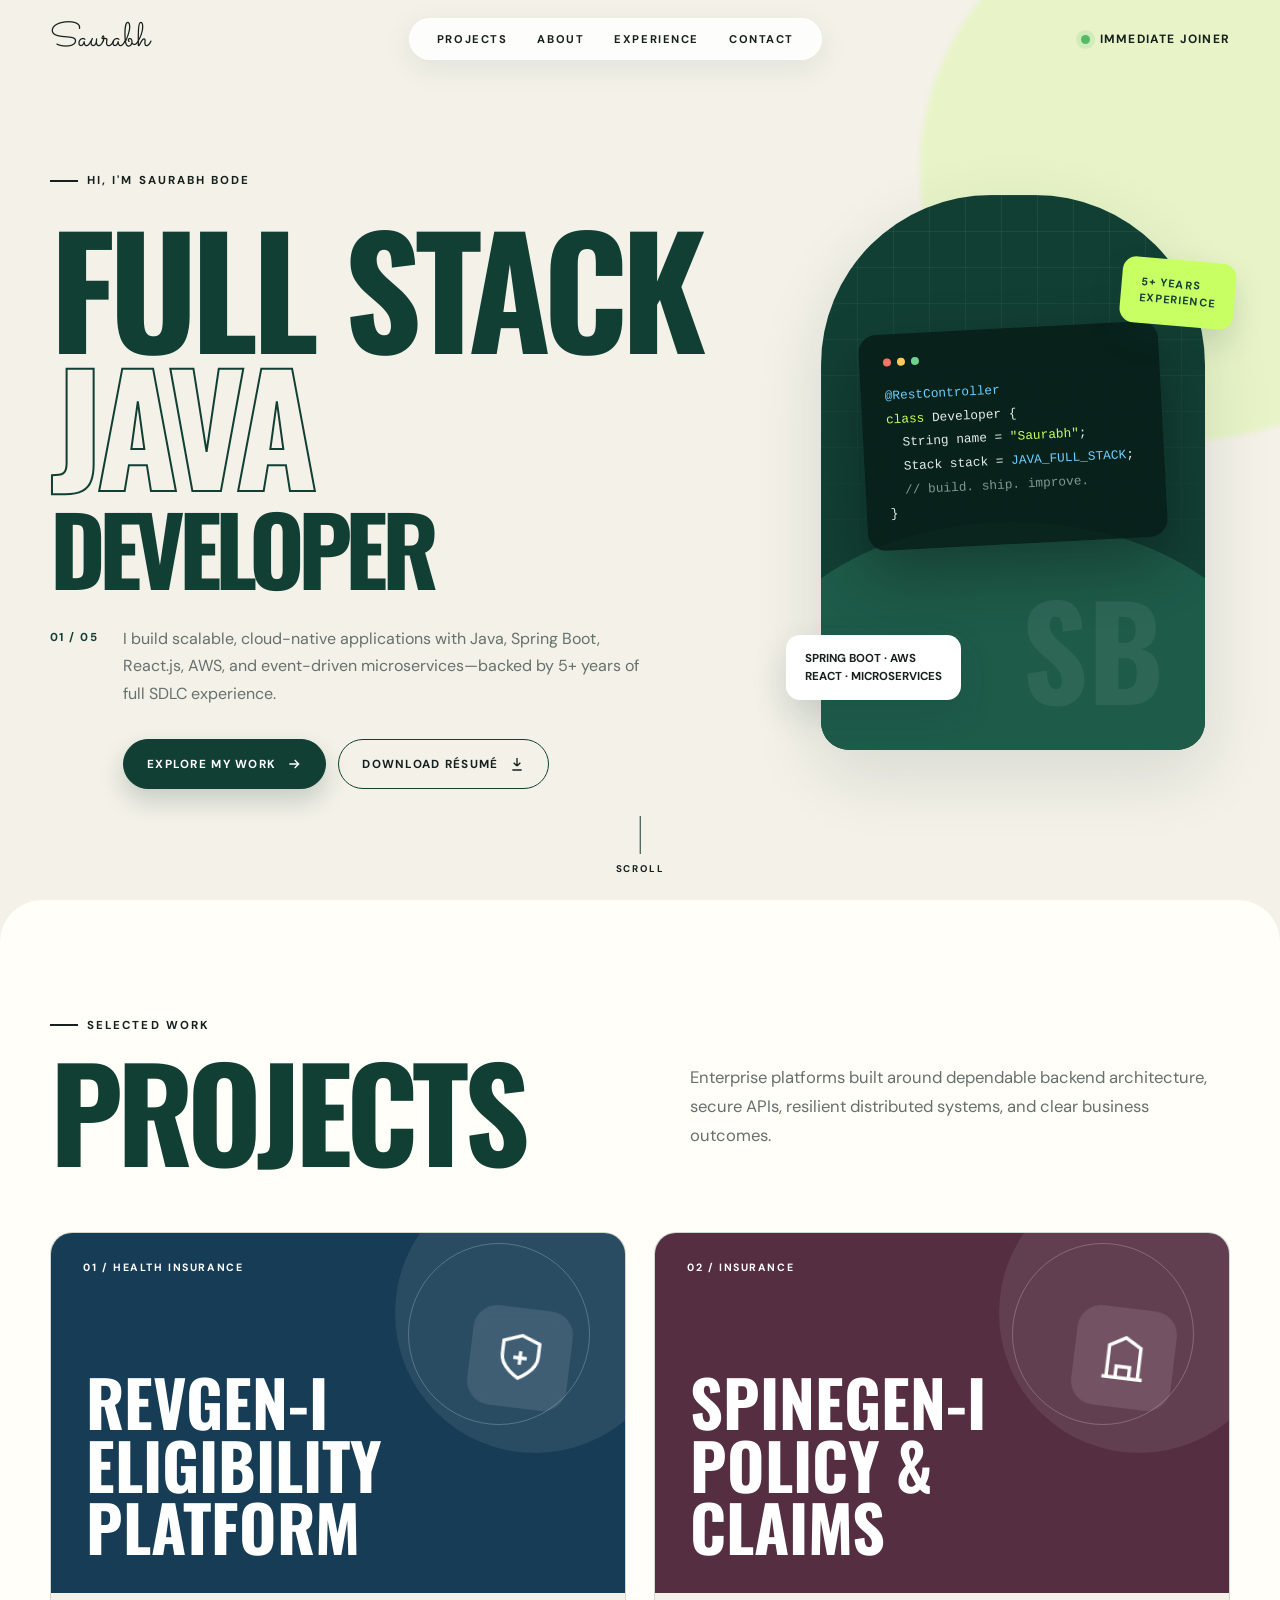
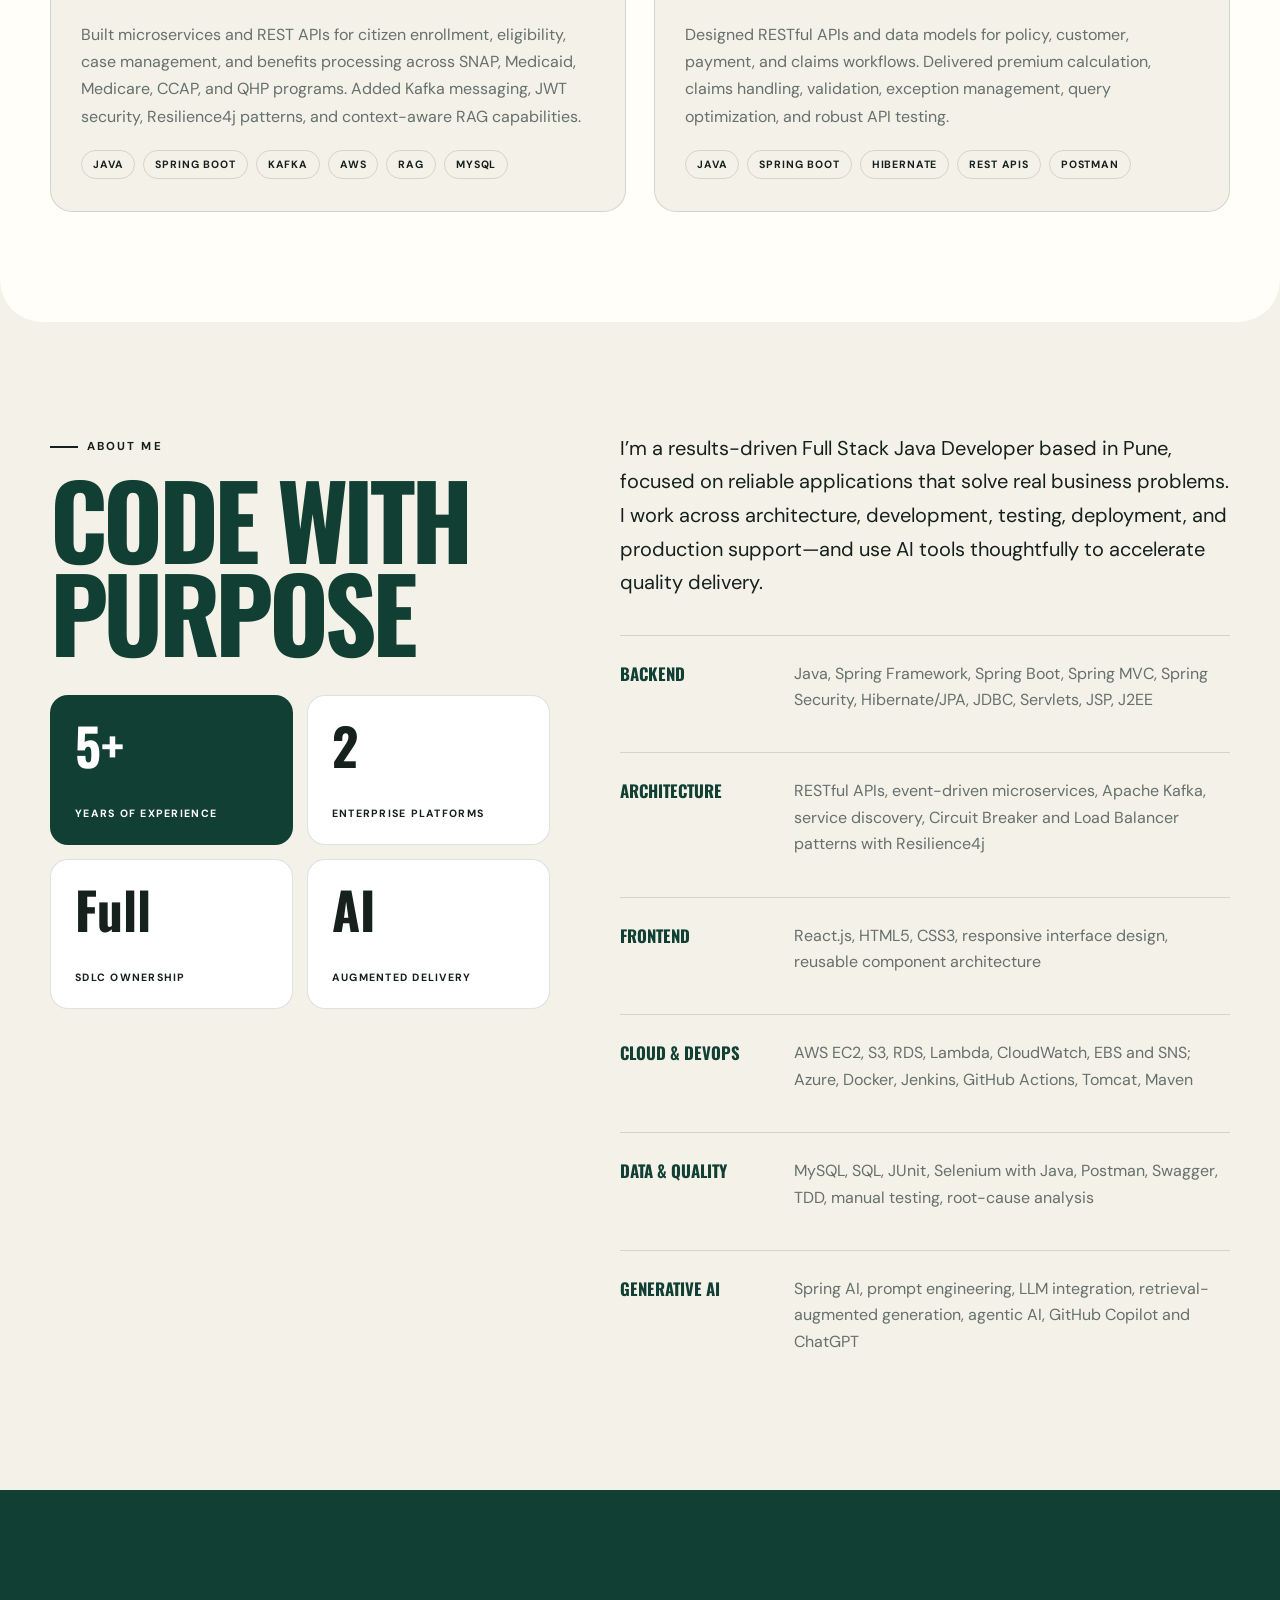
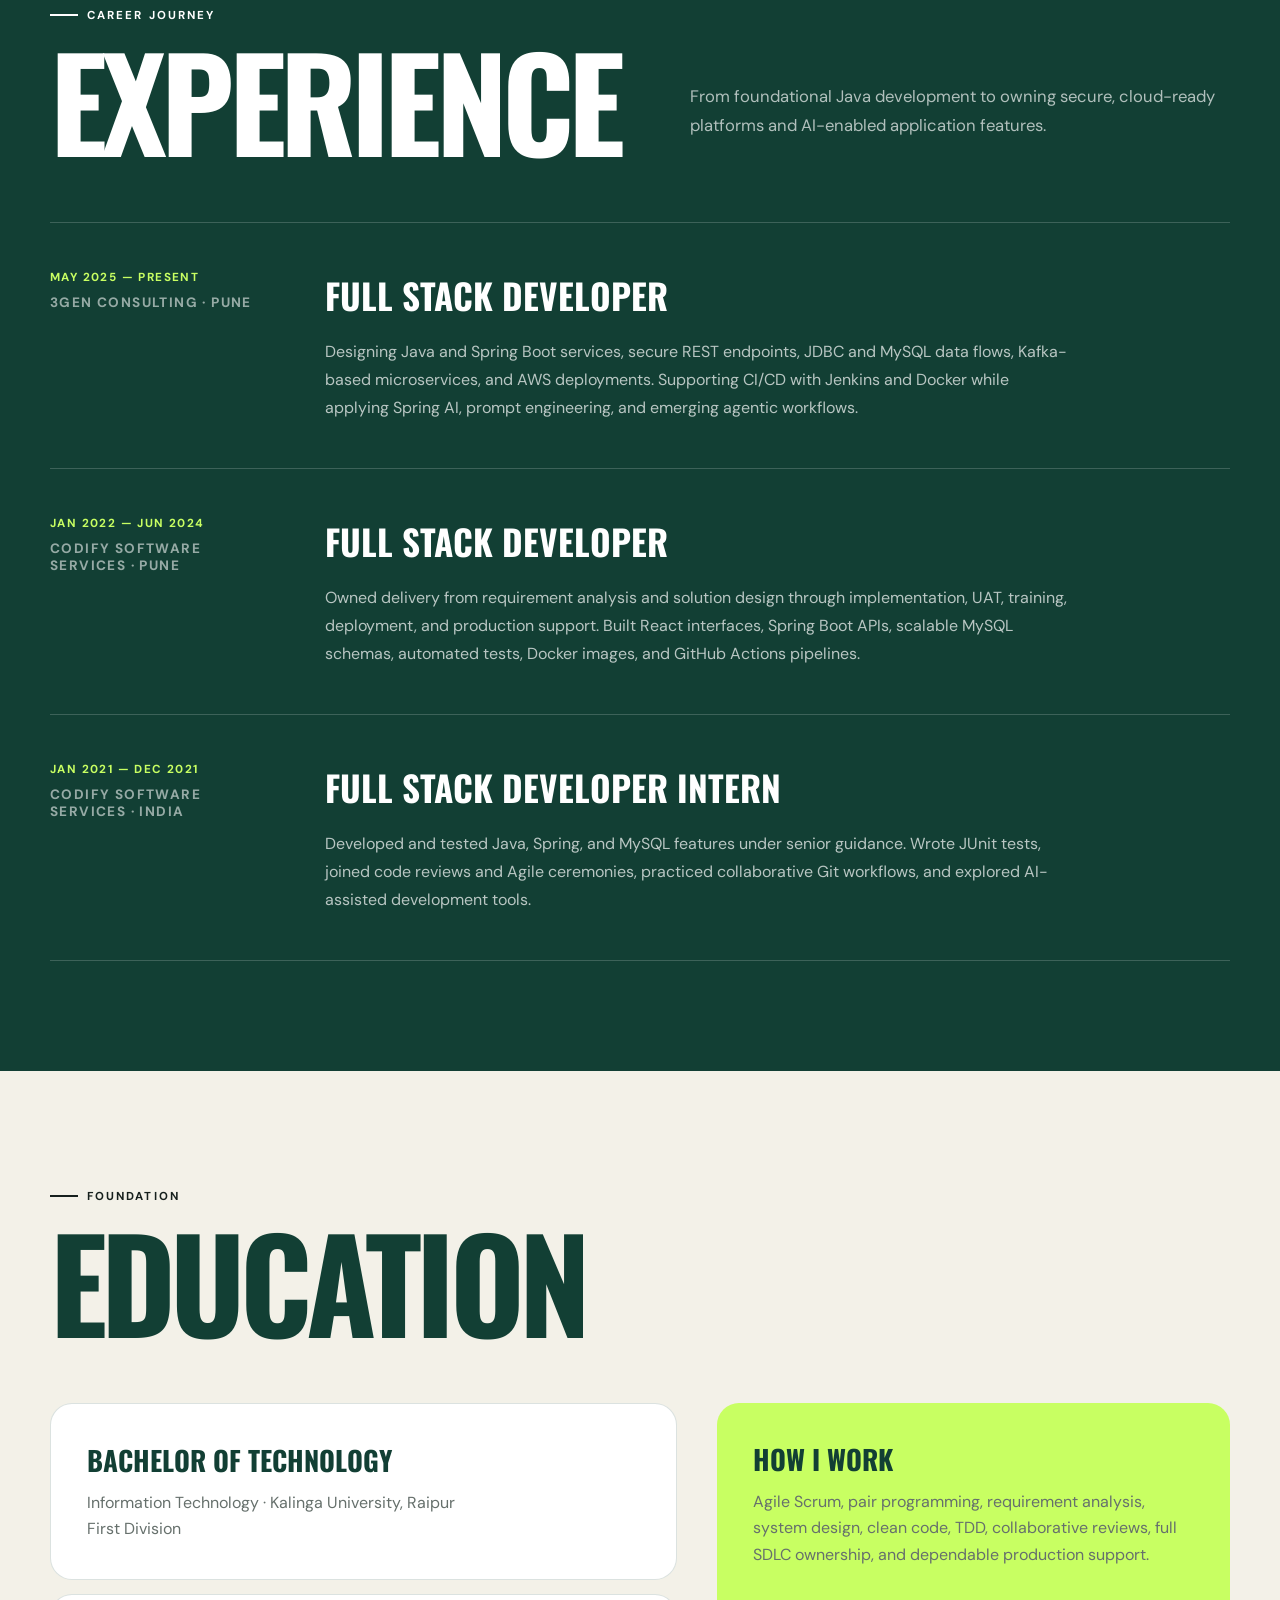
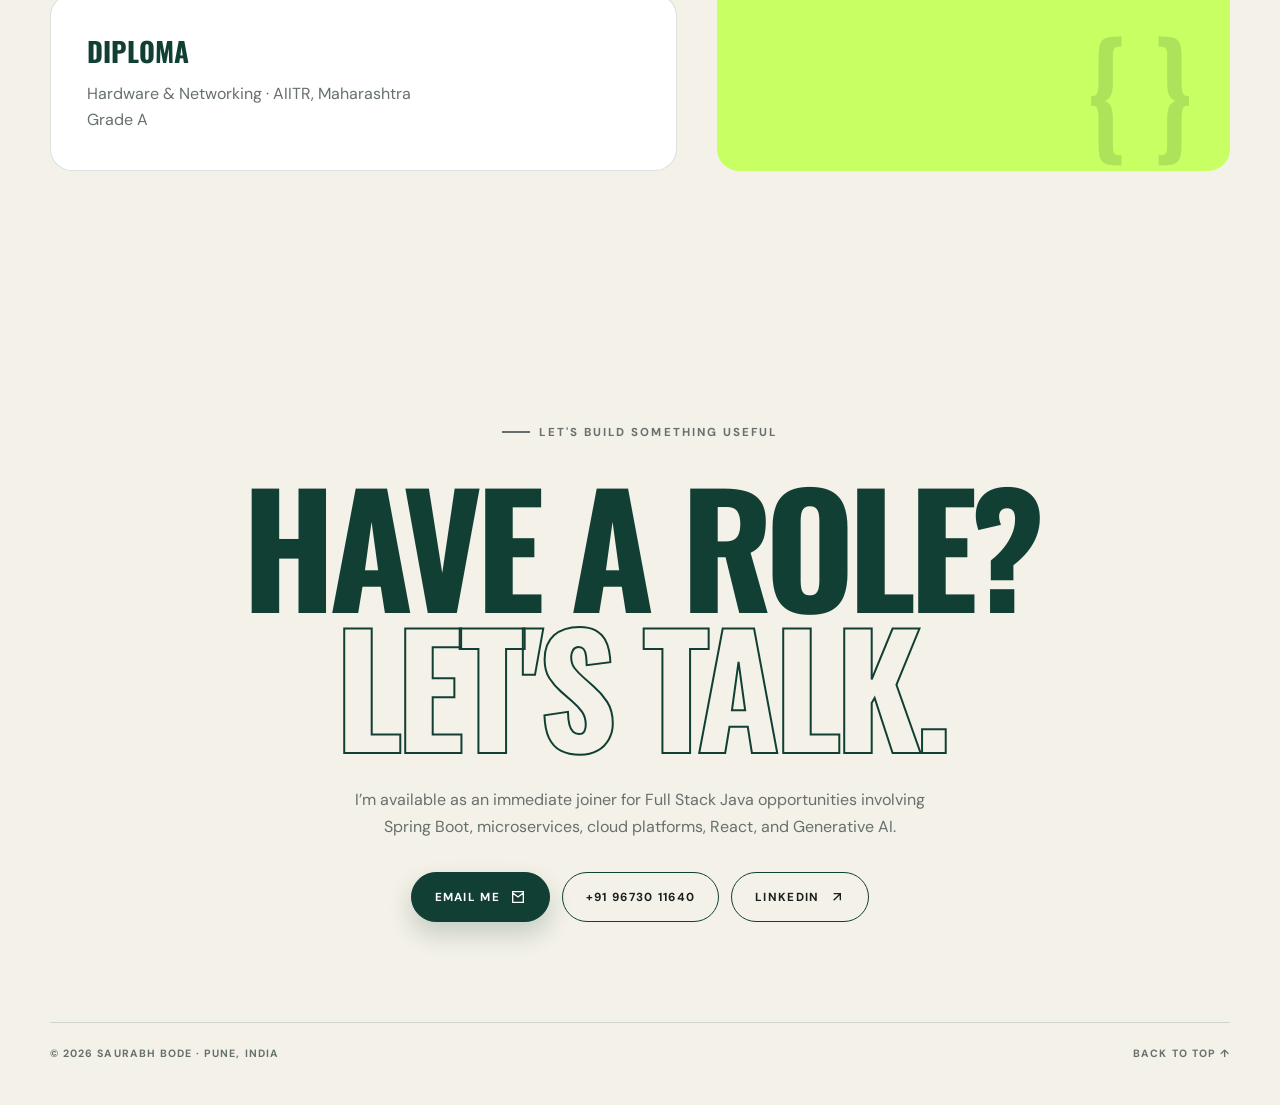
==== index.html @ d34522a5 "Add portfolio favicon" ====
<!DOCTYPE html>
<html lang="en">
<head>
  <meta charset="UTF-8">
  <meta name="viewport" content="width=device-width, initial-scale=1.0">
  <meta name="description" content="Portfolio of Saurabh Bode, a Full Stack Java Developer specializing in Spring Boot, microservices, AWS, React.js, and Generative AI.">
  <meta name="theme-color" content="#123f34">
  <link rel="icon" href="favicon.svg" type="image/svg+xml">
  <title>Saurabh Bode | Full Stack Java Developer</title>
  <link rel="preconnect" href="https://fonts.googleapis.com">
  <link rel="preconnect" href="https://fonts.gstatic.com" crossorigin>
  <link href="https://fonts.googleapis.com/css2?family=DM+Sans:wght@400;500;600;700&family=Oswald:wght@500;600;700&family=Sacramento&display=swap" rel="stylesheet">
  <style>
    :root {
      --ink: #16201d;
      --muted: #66706c;
      --green: #123f34;
      --green-2: #1e5b49;
      --lime: #c8ff62;
      --cream: #f3f1e8;
      --paper: #fffef8;
      --line: rgba(18, 63, 52, .15);
      --radius: 22px;
      --shadow: 0 24px 70px rgba(20, 48, 39, .12);
    }

    * { box-sizing: border-box; }
    html { scroll-behavior: smooth; }
    body {
      margin: 0;
      overflow-x: hidden;
      background: var(--cream);
      color: var(--ink);
      font-family: "DM Sans", system-ui, sans-serif;
    }
    body.menu-open { overflow: hidden; }
    ::selection { background: var(--green); color: white; }
    ::-webkit-scrollbar { width: 9px; }
    ::-webkit-scrollbar-track { background: var(--cream); }
    ::-webkit-scrollbar-thumb { background: var(--green); border-radius: 20px; }
    a { color: inherit; text-decoration: none; }
    button { font: inherit; }
    .wrap { width: min(1180px, calc(100% - 40px)); margin-inline: auto; }
    .eyebrow {
      display: inline-flex;
      align-items: center;
      gap: 9px;
      margin: 0 0 18px;
      font-size: .72rem;
      font-weight: 700;
      letter-spacing: .18em;
      text-transform: uppercase;
    }
    .eyebrow::before { content: ""; width: 28px; height: 2px; background: currentColor; }
    .display {
      margin: 0;
      font-family: "Oswald", Impact, sans-serif;
      font-weight: 700;
      line-height: .91;
      letter-spacing: -.045em;
      text-transform: uppercase;
    }
    .section { padding: 110px 0; }
    .section-title { font-size: clamp(4rem, 10vw, 8.7rem); color: var(--green); }
    .section-intro {
      max-width: 540px;
      color: var(--muted);
      font-size: 1.04rem;
      line-height: 1.75;
    }
    .reveal { opacity: 0; transform: translateY(24px); transition: opacity .7s ease, transform .7s ease; }
    .reveal.visible { opacity: 1; transform: none; }

    /* Navigation */
    .site-header {
      position: fixed;
      inset: 0 0 auto;
      z-index: 50;
      padding: 18px 0;
      transition: background .25s, box-shadow .25s;
    }
    .site-header.scrolled { background: rgba(243, 241, 232, .88); backdrop-filter: blur(16px); box-shadow: 0 1px 0 var(--line); }
    .nav { display: flex; align-items: center; justify-content: space-between; }
    .brand { font-family: "Sacramento", cursive; font-size: 2.15rem; line-height: 1; position: relative; z-index: 52; }
    .nav-links {
      display: flex;
      align-items: center;
      gap: 30px;
      padding: 13px 27px;
      background: rgba(255,255,255,.82);
      border: 1px solid rgba(255,255,255,.9);
      box-shadow: 0 8px 30px rgba(18,63,52,.08);
      border-radius: 999px;
    }
    .nav-links a { font-size: .7rem; font-weight: 700; letter-spacing: .14em; text-transform: uppercase; transition: color .2s; }
    .nav-links a:hover { color: var(--green-2); }
    .nav-cta { display: flex; align-items: center; gap: 10px; font-size: .75rem; font-weight: 700; text-transform: uppercase; letter-spacing: .1em; }
    .status-dot { width: 9px; height: 9px; border-radius: 50%; background: #54ba65; box-shadow: 0 0 0 5px rgba(84,186,101,.15); }
    .menu-btn { display: none; background: none; border: 0; padding: 8px; color: var(--ink); position: relative; z-index: 52; cursor: pointer; }
    .menu-btn span { display: block; width: 25px; height: 2px; margin: 5px; background: currentColor; transition: .25s; }

    /* Hero */
    .hero {
      min-height: 100vh;
      display: grid;
      align-items: center;
      padding: 135px 0 80px;
      position: relative;
      isolation: isolate;
    }
    .hero::before {
      content: "";
      position: absolute;
      width: 540px;
      height: 540px;
      border-radius: 50%;
      right: -180px;
      top: -100px;
      background: rgba(200,255,98,.23);
      filter: blur(2px);
      z-index: -1;
    }
    .hero-grid { display: grid; grid-template-columns: minmax(0, 1.2fr) minmax(330px, .8fr); gap: 70px; align-items: center; }
    .hero-kicker { margin-bottom: 30px; }
    .hero-title { font-size: clamp(5.3rem, 11.8vw, 10.3rem); color: var(--green); }
    .hero-title .outline { color: transparent; -webkit-text-stroke: 2px var(--green); }
    .hero-title .small-line { display: block; font-size: .63em; margin-top: .12em; }
    .hero-copy { display: grid; grid-template-columns: 55px minmax(0, 540px); gap: 18px; align-items: start; margin-top: 34px; }
    .hero-copy .number { color: var(--green); font-size: .72rem; font-weight: 700; letter-spacing: .13em; padding-top: 5px; }
    .hero-copy p { margin: 0; color: var(--muted); font-size: 1rem; line-height: 1.72; }
    .hero-actions { display: flex; flex-wrap: wrap; gap: 12px; margin-top: 32px; margin-left: 73px; }
    .button {
      display: inline-flex;
      justify-content: center;
      align-items: center;
      gap: 10px;
      min-height: 50px;
      padding: 0 23px;
      border: 1px solid var(--green);
      border-radius: 999px;
      font-size: .73rem;
      font-weight: 700;
      text-transform: uppercase;
      letter-spacing: .11em;
      transition: transform .2s, background .2s, color .2s;
    }
    .button:hover { transform: translateY(-3px); }
    .button.primary { background: var(--green); color: white; box-shadow: 0 12px 24px rgba(18,63,52,.2); }
    .button.primary:hover { background: var(--green-2); }
    .button svg { width: 16px; height: 16px; }

    .hero-visual { position: relative; min-height: 565px; }
    .portrait-card {
      position: absolute;
      inset: 0 25px 10px 35px;
      background: var(--green);
      border-radius: 170px 170px 28px 28px;
      overflow: hidden;
      box-shadow: var(--shadow);
    }
    .portrait-card::before {
      content: "";
      position: absolute;
      inset: auto -20% -27% -20%;
      height: 68%;
      border-radius: 50% 50% 0 0;
      background: var(--green-2);
    }
    .grid-lines {
      position: absolute;
      inset: 0;
      opacity: .13;
      background-image: linear-gradient(rgba(255,255,255,.5) 1px, transparent 1px), linear-gradient(90deg, rgba(255,255,255,.5) 1px, transparent 1px);
      background-size: 36px 36px;
      mask-image: linear-gradient(to bottom, black, transparent 80%);
    }
    .code-window {
      position: absolute;
      width: 78%;
      left: 11%;
      top: 24%;
      padding: 24px;
      border-radius: 18px;
      background: rgba(7, 29, 24, .88);
      box-shadow: 0 25px 60px rgba(0,0,0,.3);
      transform: rotate(-3deg);
      color: #e6eee9;
      font-family: ui-monospace, SFMono-Regular, Consolas, monospace;
      font-size: clamp(.68rem, 1vw, .82rem);
      line-height: 1.85;
    }
    .window-dots { display: flex; gap: 6px; margin-bottom: 18px; }
    .window-dots i { width: 8px; height: 8px; border-radius: 50%; background: #ff7169; }
    .window-dots i:nth-child(2) { background: #ffc85c; }
    .window-dots i:nth-child(3) { background: #6bd58d; }
    .code-green { color: var(--lime); }
    .code-blue { color: #6bd0ff; }
    .code-dim { color: #829991; }
    .initials {
      position: absolute;
      right: 11%;
      bottom: 7%;
      font-family: "Oswald", sans-serif;
      font-size: 8rem;
      line-height: 1;
      color: rgba(255,255,255,.07);
      font-weight: 700;
    }
    .floating-note {
      position: absolute;
      right: -5px;
      top: 65px;
      background: var(--lime);
      color: var(--green);
      padding: 17px 19px;
      border-radius: 14px;
      font-size: .68rem;
      line-height: 1.45;
      font-weight: 700;
      letter-spacing: .11em;
      text-transform: uppercase;
      transform: rotate(5deg);
      box-shadow: 0 14px 30px rgba(18,63,52,.15);
    }
    .floating-stack {
      position: absolute;
      left: 0;
      bottom: 60px;
      padding: 15px 19px;
      border-radius: 14px;
      background: white;
      box-shadow: 0 14px 35px rgba(18,63,52,.15);
      font-size: .72rem;
      font-weight: 700;
      line-height: 1.5;
    }
    .scroll-cue { position: absolute; bottom: 25px; left: 50%; transform: translateX(-50%); display: flex; flex-direction: column; align-items: center; gap: 8px; font-size: .61rem; text-transform: uppercase; letter-spacing: .18em; font-weight: 700; }
    .scroll-cue span { width: 1px; height: 38px; background: var(--green); animation: scroll 1.8s ease-in-out infinite; transform-origin: top; }
    @keyframes scroll { 0%,100% { transform: scaleY(.4); opacity: .4; } 50% { transform: scaleY(1); opacity: 1; } }

    /* Work */
    .projects { background: var(--paper); border-radius: 42px; }
    .section-head { display: flex; justify-content: space-between; gap: 40px; align-items: flex-end; margin-bottom: 65px; }
    .project-grid { display: grid; grid-template-columns: repeat(2, 1fr); gap: 28px; }
    .project-card { border-radius: var(--radius); overflow: hidden; background: var(--cream); border: 1px solid var(--line); transition: transform .3s, box-shadow .3s; }
    .project-card:hover { transform: translateY(-7px); box-shadow: var(--shadow); }
    .project-visual { min-height: 360px; position: relative; padding: 35px; display: flex; align-items: flex-end; overflow: hidden; }
    .project-card:first-child .project-visual { background: #173d56; color: white; }
    .project-card:last-child .project-visual { background: #552e42; color: white; }
    .project-visual::before, .project-visual::after { content: ""; position: absolute; border-radius: 50%; }
    .project-visual::before { width: 280px; height: 280px; background: rgba(255,255,255,.08); right: -50px; top: -60px; }
    .project-visual::after { width: 180px; height: 180px; border: 1px solid rgba(255,255,255,.23); right: 35px; top: 10px; }
    .project-number { position: absolute; top: 28px; left: 32px; font-size: .66rem; letter-spacing: .15em; font-weight: 700; text-transform: uppercase; }
    .project-icon { position: absolute; top: 75px; right: 55px; width: 100px; height: 100px; display: grid; place-items: center; border-radius: 24px; background: rgba(255,255,255,.1); backdrop-filter: blur(8px); transform: rotate(7deg); }
    .project-icon svg { width: 54px; height: 54px; }
    .project-visual h3 { margin: 0; max-width: 410px; font-family: "Oswald", sans-serif; font-size: clamp(2.8rem, 5vw, 4.7rem); line-height: .98; text-transform: uppercase; position: relative; z-index: 1; }
    .project-body { padding: 28px 30px 32px; }
    .project-body p { color: var(--muted); line-height: 1.7; margin: 0 0 20px; }
    .tags { display: flex; flex-wrap: wrap; gap: 8px; }
    .tag { padding: 7px 11px; border: 1px solid var(--line); border-radius: 999px; font-size: .66rem; font-weight: 700; text-transform: uppercase; letter-spacing: .08em; }

    /* About and skills */
    .about-grid { display: grid; grid-template-columns: .9fr 1.1fr; gap: 70px; align-items: start; }
    .about-sticky { position: sticky; top: 120px; }
    .about-title { font-size: clamp(4rem, 8vw, 7.5rem); }
    .metric-grid { display: grid; grid-template-columns: 1fr 1fr; gap: 14px; margin-top: 36px; }
    .metric { min-height: 150px; padding: 24px; border-radius: 18px; background: white; display: flex; flex-direction: column; justify-content: space-between; border: 1px solid var(--line); }
    .metric.accent { background: var(--green); color: white; }
    .metric strong { font-family: "Oswald", sans-serif; font-size: 3.2rem; line-height: 1; }
    .metric span { font-size: .66rem; font-weight: 700; text-transform: uppercase; letter-spacing: .12em; }
    .about-copy { font-size: 1.25rem; line-height: 1.68; margin: 0 0 35px; }
    .skills { display: grid; gap: 14px; }
    .skill-row { padding: 25px 0; border-top: 1px solid var(--line); display: grid; grid-template-columns: 150px 1fr; gap: 24px; }
    .skill-row h3 { margin: 0; font-family: "Oswald", sans-serif; text-transform: uppercase; font-size: 1.05rem; color: var(--green); }
    .skill-row p { margin: 0; color: var(--muted); line-height: 1.65; }

    /* Experience */
    .experience { background: var(--green); color: white; }
    .experience .section-title { color: white; }
    .experience .section-intro { color: rgba(255,255,255,.67); }
    .timeline { margin-top: 65px; border-top: 1px solid rgba(255,255,255,.18); }
    .job { display: grid; grid-template-columns: 220px 1fr; gap: 55px; padding: 46px 0; border-bottom: 1px solid rgba(255,255,255,.18); }
    .job-date { font-size: .73rem; font-weight: 700; letter-spacing: .12em; text-transform: uppercase; color: var(--lime); }
    .job-company { display: block; margin-top: 9px; color: rgba(255,255,255,.56); font-size: .85rem; }
    .job h3 { margin: 0 0 17px; font-family: "Oswald", sans-serif; text-transform: uppercase; font-size: 2.2rem; }
    .job p { margin: 0; color: rgba(255,255,255,.7); line-height: 1.75; max-width: 750px; }

    /* Education */
    .education-grid { display: grid; grid-template-columns: 1.1fr .9fr; gap: 40px; }
    .education-card, .method-card { background: white; border: 1px solid var(--line); border-radius: var(--radius); padding: 36px; }
    .education-card h3, .method-card h3 { margin: 0 0 10px; font-family: "Oswald", sans-serif; font-size: 1.7rem; text-transform: uppercase; color: var(--green); }
    .education-card p, .method-card p { color: var(--muted); line-height: 1.65; margin: 0; }
    .education-card + .education-card { margin-top: 14px; }
    .method-card { background: var(--lime); border: 0; display: flex; min-height: 100%; flex-direction: column; justify-content: space-between; }
    .method-card .big-mark { font-family: "Oswald", sans-serif; font-size: 8rem; line-height: .8; color: rgba(18,63,52,.15); text-align: right; }

    /* Contact */
    .contact { text-align: center; padding-bottom: 45px; }
    .contact-title { font-size: clamp(4.5rem, 12vw, 10.5rem); max-width: 1000px; margin-inline: auto; }
    .contact-title span { color: transparent; -webkit-text-stroke: 2px var(--green); }
    .contact p { max-width: 600px; margin: 32px auto; color: var(--muted); line-height: 1.7; }
    .contact-links { display: flex; flex-wrap: wrap; justify-content: center; gap: 12px; }
    .footer-line { display: flex; justify-content: space-between; gap: 25px; align-items: center; margin-top: 100px; padding-top: 24px; border-top: 1px solid var(--line); font-size: .66rem; font-weight: 700; letter-spacing: .1em; text-transform: uppercase; color: var(--muted); }
    .back-top { transition: color .2s; }
    .back-top:hover { color: var(--green); }

    @media (max-width: 900px) {
      .nav-links, .nav-cta { display: none; }
      .menu-btn { display: block; }
      .nav-links.open { display: flex; position: fixed; inset: 0; z-index: 51; border: 0; border-radius: 0; background: var(--cream); flex-direction: column; justify-content: center; gap: 30px; }
      .nav-links.open a { font-family: "Oswald", sans-serif; font-size: 2.5rem; }
      .menu-btn.open span:first-child { transform: translateY(7px) rotate(45deg); }
      .menu-btn.open span:nth-child(2) { opacity: 0; }
      .menu-btn.open span:last-child { transform: translateY(-7px) rotate(-45deg); }
      .hero-grid, .about-grid, .education-grid { grid-template-columns: 1fr; }
      .hero-grid { gap: 50px; }
      .hero { padding-top: 120px; }
      .hero-visual { min-height: 520px; max-width: 520px; width: 100%; margin-inline: auto; }
      .hero-title { font-size: clamp(5rem, 17vw, 8.5rem); }
      .about-sticky { position: static; }
      .section-head { align-items: flex-start; flex-direction: column; }
      .project-grid { grid-template-columns: 1fr; }
      .job { grid-template-columns: 160px 1fr; gap: 35px; }
    }

    @media (max-width: 600px) {
      .wrap { width: min(100% - 28px, 1180px); }
      .section { padding: 80px 0; }
      .hero { min-height: auto; padding-bottom: 90px; }
      .hero-copy { grid-template-columns: 1fr; gap: 8px; }
      .hero-actions { margin-left: 0; }
      .hero-visual { min-height: 450px; }
      .portrait-card { inset: 0 8px 0 14px; border-radius: 120px 120px 24px 24px; }
      .floating-note { right: -3px; top: 45px; }
      .floating-stack { left: -2px; bottom: 35px; }
      .code-window { width: 84%; left: 8%; padding: 18px; }
      .scroll-cue { display: none; }
      .projects { border-radius: 28px; }
      .project-visual { min-height: 310px; padding: 25px; }
      .project-icon { width: 75px; height: 75px; right: 28px; }
      .project-icon svg { width: 38px; }
      .project-body { padding: 24px; }
      .metric-grid { grid-template-columns: 1fr 1fr; }
      .skill-row { grid-template-columns: 1fr; gap: 9px; }
      .job { grid-template-columns: 1fr; gap: 16px; }
      .footer-line { flex-direction: column; }
      .contact-title span, .hero-title .outline { -webkit-text-stroke-width: 1.3px; }
    }

    @media (prefers-reduced-motion: reduce) {
      html { scroll-behavior: auto; }
      *, *::before, *::after { animation-duration: .01ms !important; animation-iteration-count: 1 !important; transition-duration: .01ms !important; }
      .reveal { opacity: 1; transform: none; }
    }
  </style>
</head>
<body>
  <header class="site-header" id="header">
    <nav class="nav wrap" aria-label="Main navigation">
      <a href="#top" class="brand" aria-label="Saurabh Bode home">Saurabh</a>
      <div class="nav-links" id="nav-links">
        <a href="#work">Projects</a>
        <a href="#about">About</a>
        <a href="#experience">Experience</a>
        <a href="#contact">Contact</a>
      </div>
      <div class="nav-cta"><span class="status-dot"></span> Immediate joiner</div>
      <button class="menu-btn" id="menu-btn" aria-label="Open menu" aria-expanded="false">
        <span></span><span></span><span></span>
      </button>
    </nav>
  </header>

  <main id="top">
    <section class="hero">
      <div class="wrap hero-grid">
        <div>
          <p class="eyebrow hero-kicker">Hi, I'm Saurabh Bode</p>
          <h1 class="display hero-title">Full Stack<br><span class="outline">Java</span><span class="small-line">Developer</span></h1>
          <div class="hero-copy">
            <span class="number">01 / 05</span>
            <p>I build scalable, cloud-native applications with Java, Spring Boot, React.js, AWS, and event-driven microservices—backed by 5+ years of full SDLC experience.</p>
          </div>
          <div class="hero-actions">
            <a class="button primary" href="#work">Explore my work
              <svg viewBox="0 0 24 24" fill="none" stroke="currentColor" stroke-width="2"><path d="M5 12h14M13 6l6 6-6 6"/></svg>
            </a>
            <a class="button" href="Saurabh_Bode_Resume.docx" download>Download résumé
              <svg viewBox="0 0 24 24" fill="none" stroke="currentColor" stroke-width="2"><path d="M12 3v12m0 0 5-5m-5 5-5-5M5 21h14"/></svg>
            </a>
          </div>
        </div>

        <div class="hero-visual" aria-label="Developer code illustration">
          <div class="portrait-card">
            <div class="grid-lines"></div>
            <div class="code-window">
              <div class="window-dots"><i></i><i></i><i></i></div>
              <div><span class="code-blue">@RestController</span></div>
              <div><span class="code-green">class</span> Developer {</div>
              <div>&nbsp;&nbsp;String name = <span class="code-green">"Saurabh"</span>;</div>
              <div>&nbsp;&nbsp;Stack stack = <span class="code-blue">JAVA_FULL_STACK</span>;</div>
              <div>&nbsp;&nbsp;<span class="code-dim">// build. ship. improve.</span></div>
              <div>}</div>
            </div>
            <div class="initials">SB</div>
          </div>
          <div class="floating-note">5+ years<br>experience</div>
          <div class="floating-stack">SPRING BOOT · AWS<br>REACT · MICROSERVICES</div>
        </div>
      </div>
      <a class="scroll-cue" href="#work"><span></span>Scroll</a>
    </section>

    <section class="section projects" id="work">
      <div class="wrap">
        <div class="section-head reveal">
          <div>
            <p class="eyebrow">Selected work</p>
            <h2 class="display section-title">Projects</h2>
          </div>
          <p class="section-intro">Enterprise platforms built around dependable backend architecture, secure APIs, resilient distributed systems, and clear business outcomes.</p>
        </div>

        <div class="project-grid">
          <article class="project-card reveal">
            <div class="project-visual">
              <span class="project-number">01 / Health Insurance</span>
              <div class="project-icon" aria-hidden="true">
                <svg viewBox="0 0 24 24" fill="none" stroke="currentColor" stroke-width="1.5"><path d="M12 21s8-4 8-10V5l-8-3-8 3v6c0 6 8 10 8 10Z"/><path d="M9 12h6M12 9v6"/></svg>
              </div>
              <h3>RevGen-i<br>Eligibility Platform</h3>
            </div>
            <div class="project-body">
              <p>Built microservices and REST APIs for citizen enrollment, eligibility, case management, and benefits processing across SNAP, Medicaid, Medicare, CCAP, and QHP programs. Added Kafka messaging, JWT security, Resilience4j patterns, and context-aware RAG capabilities.</p>
              <div class="tags"><span class="tag">Java</span><span class="tag">Spring Boot</span><span class="tag">Kafka</span><span class="tag">AWS</span><span class="tag">RAG</span><span class="tag">MySQL</span></div>
            </div>
          </article>

          <article class="project-card reveal">
            <div class="project-visual">
              <span class="project-number">02 / Insurance</span>
              <div class="project-icon" aria-hidden="true">
                <svg viewBox="0 0 24 24" fill="none" stroke="currentColor" stroke-width="1.5"><path d="M3 21h18M5 21V7l7-4 7 4v14M9 21v-5h6v5M8 10h.01M12 10h.01M16 10h.01"/></svg>
              </div>
              <h3>SpineGen-i<br>Policy & Claims</h3>
            </div>
            <div class="project-body">
              <p>Designed RESTful APIs and data models for policy, customer, payment, and claims workflows. Delivered premium calculation, claims handling, validation, exception management, query optimization, and robust API testing.</p>
              <div class="tags"><span class="tag">Java</span><span class="tag">Spring Boot</span><span class="tag">Hibernate</span><span class="tag">REST APIs</span><span class="tag">Postman</span></div>
            </div>
          </article>
        </div>
      </div>
    </section>

    <section class="section" id="about">
      <div class="wrap about-grid">
        <div class="about-sticky reveal">
          <p class="eyebrow">About me</p>
          <h2 class="display section-title about-title">Code with<br>purpose</h2>
          <div class="metric-grid">
            <div class="metric accent"><strong>5+</strong><span>Years of experience</span></div>
            <div class="metric"><strong>2</strong><span>Enterprise platforms</span></div>
            <div class="metric"><strong>Full</strong><span>SDLC ownership</span></div>
            <div class="metric"><strong>AI</strong><span>Augmented delivery</span></div>
          </div>
        </div>

        <div class="reveal">
          <p class="about-copy">I’m a results-driven Full Stack Java Developer based in Pune, focused on reliable applications that solve real business problems. I work across architecture, development, testing, deployment, and production support—and use AI tools thoughtfully to accelerate quality delivery.</p>
          <div class="skills">
            <div class="skill-row"><h3>Backend</h3><p>Java, Spring Framework, Spring Boot, Spring MVC, Spring Security, Hibernate/JPA, JDBC, Servlets, JSP, J2EE</p></div>
            <div class="skill-row"><h3>Architecture</h3><p>RESTful APIs, event-driven microservices, Apache Kafka, service discovery, Circuit Breaker and Load Balancer patterns with Resilience4j</p></div>
            <div class="skill-row"><h3>Frontend</h3><p>React.js, HTML5, CSS3, responsive interface design, reusable component architecture</p></div>
            <div class="skill-row"><h3>Cloud & DevOps</h3><p>AWS EC2, S3, RDS, Lambda, CloudWatch, EBS and SNS; Azure, Docker, Jenkins, GitHub Actions, Tomcat, Maven</p></div>
            <div class="skill-row"><h3>Data & Quality</h3><p>MySQL, SQL, JUnit, Selenium with Java, Postman, Swagger, TDD, manual testing, root-cause analysis</p></div>
            <div class="skill-row"><h3>Generative AI</h3><p>Spring AI, prompt engineering, LLM integration, retrieval-augmented generation, agentic AI, GitHub Copilot and ChatGPT</p></div>
          </div>
        </div>
      </div>
    </section>

    <section class="section experience" id="experience">
      <div class="wrap">
        <div class="section-head reveal">
          <div>
            <p class="eyebrow">Career journey</p>
            <h2 class="display section-title">Experience</h2>
          </div>
          <p class="section-intro">From foundational Java development to owning secure, cloud-ready platforms and AI-enabled application features.</p>
        </div>

        <div class="timeline">
          <article class="job reveal">
            <div class="job-date">May 2025 — Present<span class="job-company">3Gen Consulting · Pune</span></div>
            <div><h3>Full Stack Developer</h3><p>Designing Java and Spring Boot services, secure REST endpoints, JDBC and MySQL data flows, Kafka-based microservices, and AWS deployments. Supporting CI/CD with Jenkins and Docker while applying Spring AI, prompt engineering, and emerging agentic workflows.</p></div>
          </article>
          <article class="job reveal">
            <div class="job-date">Jan 2022 — Jun 2024<span class="job-company">Codify Software Services · Pune</span></div>
            <div><h3>Full Stack Developer</h3><p>Owned delivery from requirement analysis and solution design through implementation, UAT, training, deployment, and production support. Built React interfaces, Spring Boot APIs, scalable MySQL schemas, automated tests, Docker images, and GitHub Actions pipelines.</p></div>
          </article>
          <article class="job reveal">
            <div class="job-date">Jan 2021 — Dec 2021<span class="job-company">Codify Software Services · India</span></div>
            <div><h3>Full Stack Developer Intern</h3><p>Developed and tested Java, Spring, and MySQL features under senior guidance. Wrote JUnit tests, joined code reviews and Agile ceremonies, practiced collaborative Git workflows, and explored AI-assisted development tools.</p></div>
          </article>
        </div>
      </div>
    </section>

    <section class="section" id="education">
      <div class="wrap">
        <div class="section-head reveal">
          <div><p class="eyebrow">Foundation</p><h2 class="display section-title">Education</h2></div>
        </div>
        <div class="education-grid">
          <div class="reveal">
            <article class="education-card"><h3>Bachelor of Technology</h3><p>Information Technology · Kalinga University, Raipur<br>First Division</p></article>
            <article class="education-card"><h3>Diploma</h3><p>Hardware & Networking · AIITR, Maharashtra<br>Grade A</p></article>
          </div>
          <article class="method-card reveal">
            <div><h3>How I work</h3><p>Agile Scrum, pair programming, requirement analysis, system design, clean code, TDD, collaborative reviews, full SDLC ownership, and dependable production support.</p></div>
            <div class="big-mark">{ }</div>
          </article>
        </div>
      </div>
    </section>

    <section class="section contact" id="contact">
      <div class="wrap reveal">
        <p class="eyebrow">Let's build something useful</p>
        <h2 class="display section-title contact-title">Have a role?<br><span>Let's talk.</span></h2>
        <p>I’m available as an immediate joiner for Full Stack Java opportunities involving Spring Boot, microservices, cloud platforms, React, and Generative AI.</p>
        <div class="contact-links">
          <a class="button primary" href="mailto:saurabhbode222.sb@gmail.com">Email me
            <svg viewBox="0 0 24 24" fill="none" stroke="currentColor" stroke-width="2"><path d="M4 4h16v16H4zM4 6l8 6 8-6"/></svg>
          </a>
          <a class="button" href="tel:+919673011640">+91 96730 11640</a>
          <a class="button" href="https://www.linkedin.com/in/saurabhbode" target="_blank" rel="noopener noreferrer">LinkedIn
            <svg viewBox="0 0 24 24" fill="none" stroke="currentColor" stroke-width="2"><path d="M7 17 17 7M7 7h10v10"/></svg>
          </a>
        </div>
        <div class="footer-line">
          <span>© <span id="year"></span> Saurabh Bode · Pune, India</span>
          <a class="back-top" href="#top">Back to top ↑</a>
        </div>
      </div>
    </section>
  </main>

  <script>
    const header = document.getElementById('header');
    const menuButton = document.getElementById('menu-btn');
    const navLinks = document.getElementById('nav-links');
    const reducedMotion = window.matchMedia('(prefers-reduced-motion: reduce)').matches;

    const updateHeader = () => header.classList.toggle('scrolled', window.scrollY > 24);
    updateHeader();
    window.addEventListener('scroll', updateHeader, { passive: true });

    function closeMenu() {
      menuButton.classList.remove('open');
      navLinks.classList.remove('open');
      document.body.classList.remove('menu-open');
      menuButton.setAttribute('aria-expanded', 'false');
      menuButton.setAttribute('aria-label', 'Open menu');
    }

    menuButton.addEventListener('click', () => {
      const isOpen = navLinks.classList.toggle('open');
      menuButton.classList.toggle('open', isOpen);
      document.body.classList.toggle('menu-open', isOpen);
      menuButton.setAttribute('aria-expanded', String(isOpen));
      menuButton.setAttribute('aria-label', isOpen ? 'Close menu' : 'Open menu');
    });
    navLinks.querySelectorAll('a').forEach(link => link.addEventListener('click', closeMenu));

    if (!reducedMotion && 'IntersectionObserver' in window) {
      const observer = new IntersectionObserver(entries => {
        entries.forEach(entry => {
          if (entry.isIntersecting) {
            entry.target.classList.add('visible');
            observer.unobserve(entry.target);
          }
        });
      }, { threshold: .12 });
      document.querySelectorAll('.reveal').forEach(element => observer.observe(element));
    } else {
      document.querySelectorAll('.reveal').forEach(element => element.classList.add('visible'));
    }

    document.getElementById('year').textContent = new Date().getFullYear();
  </script>
</body>
</html>
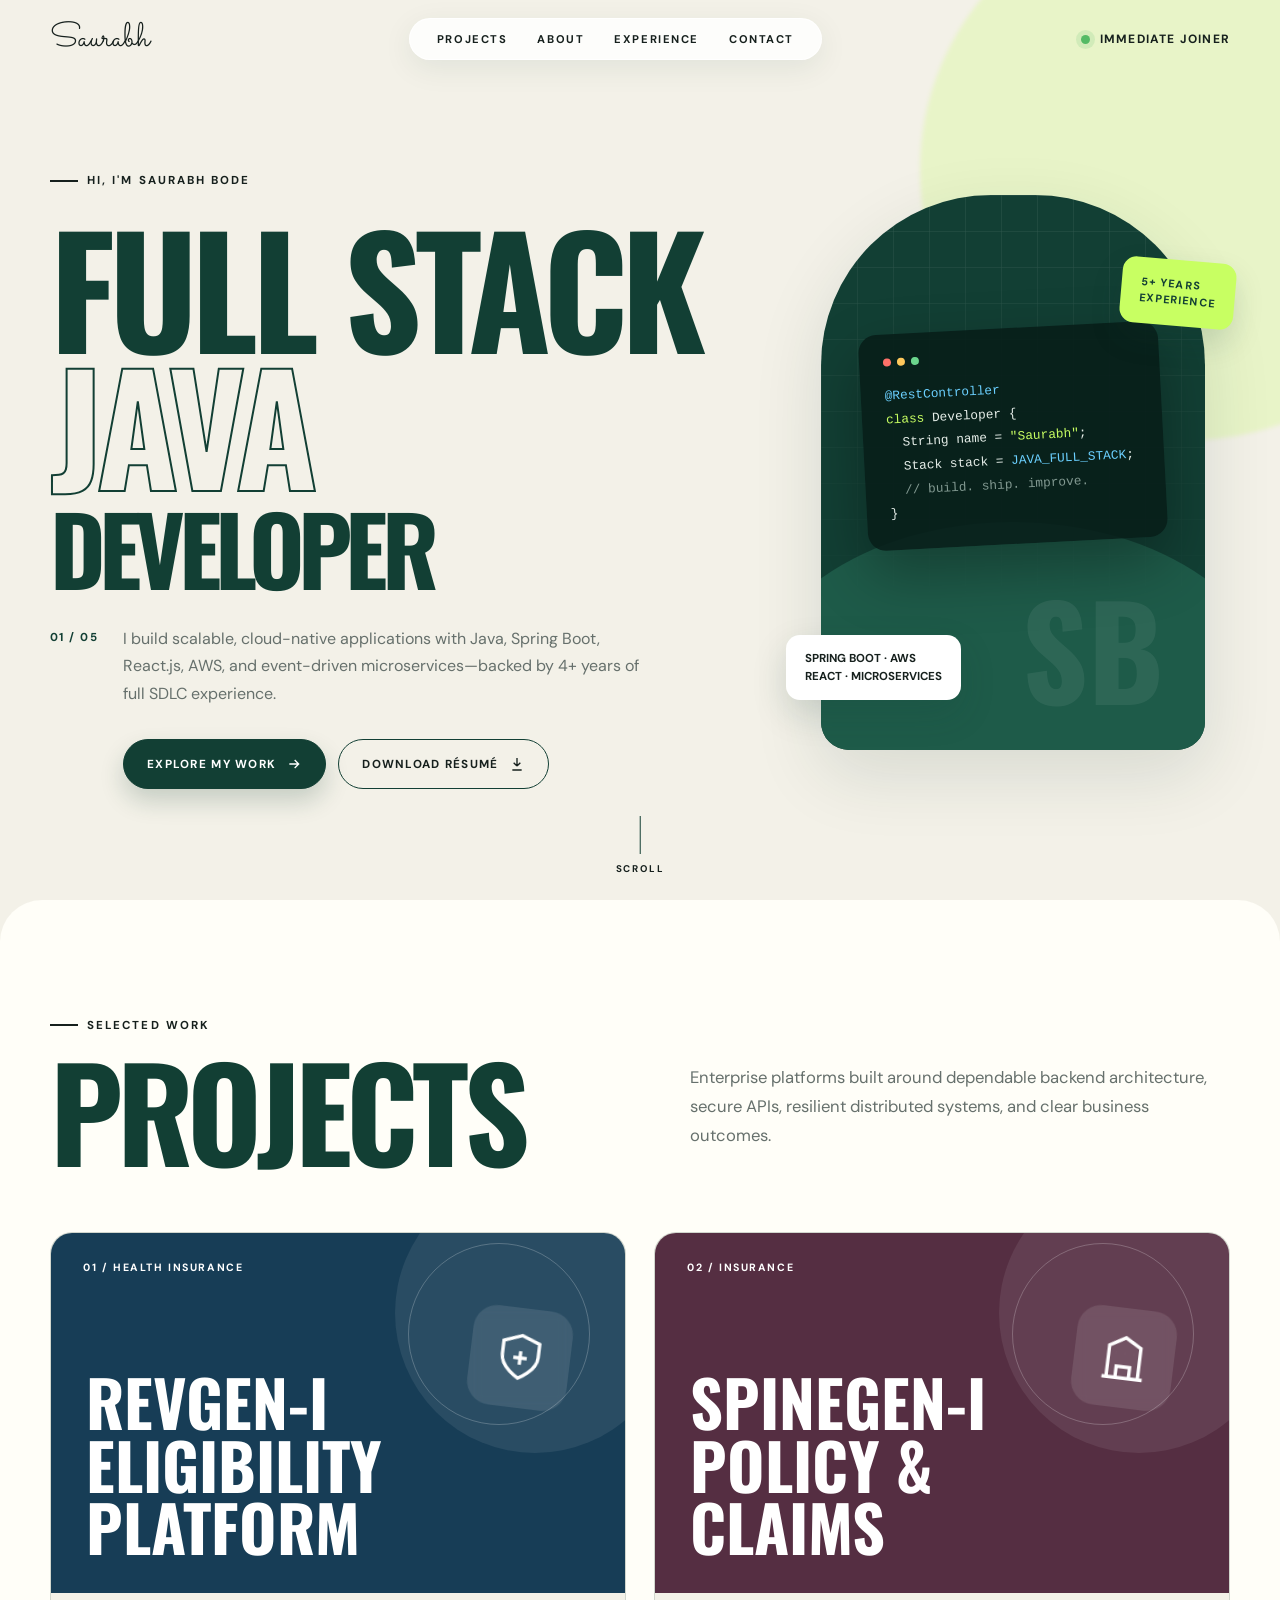
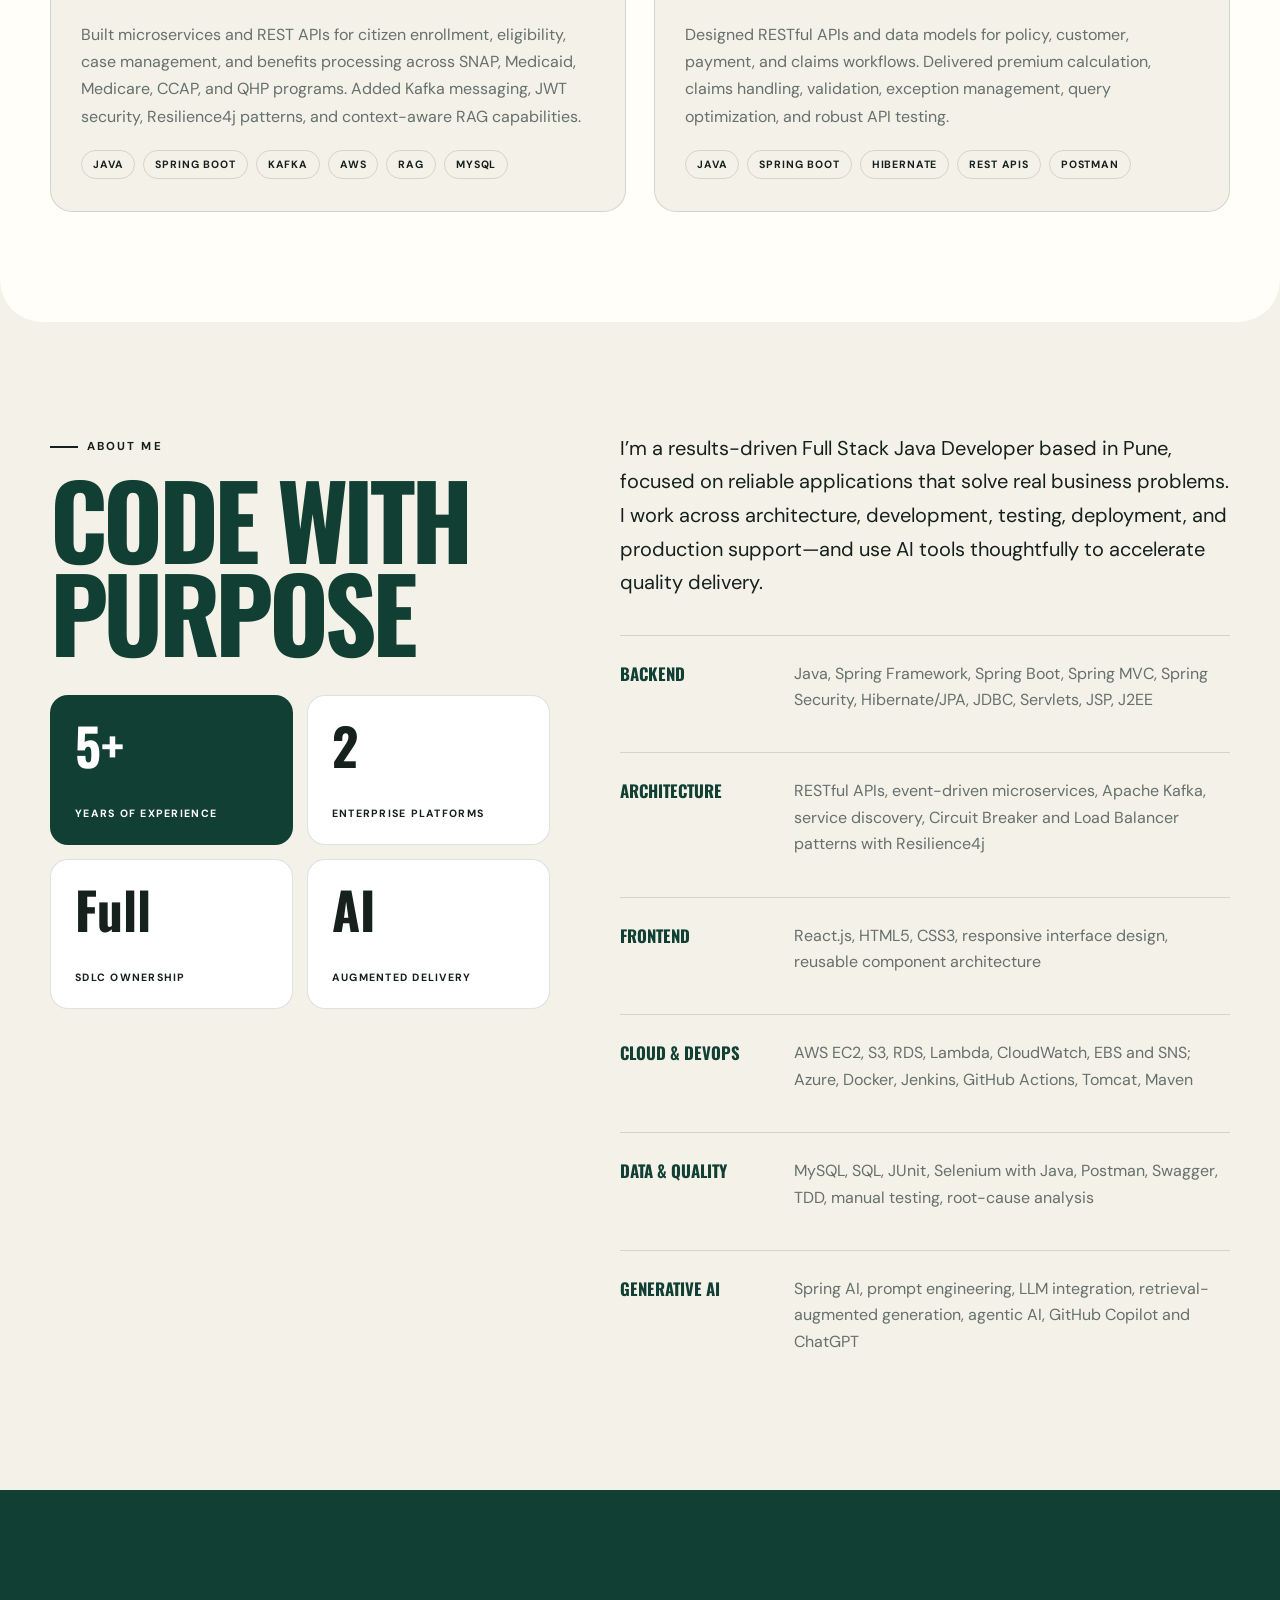
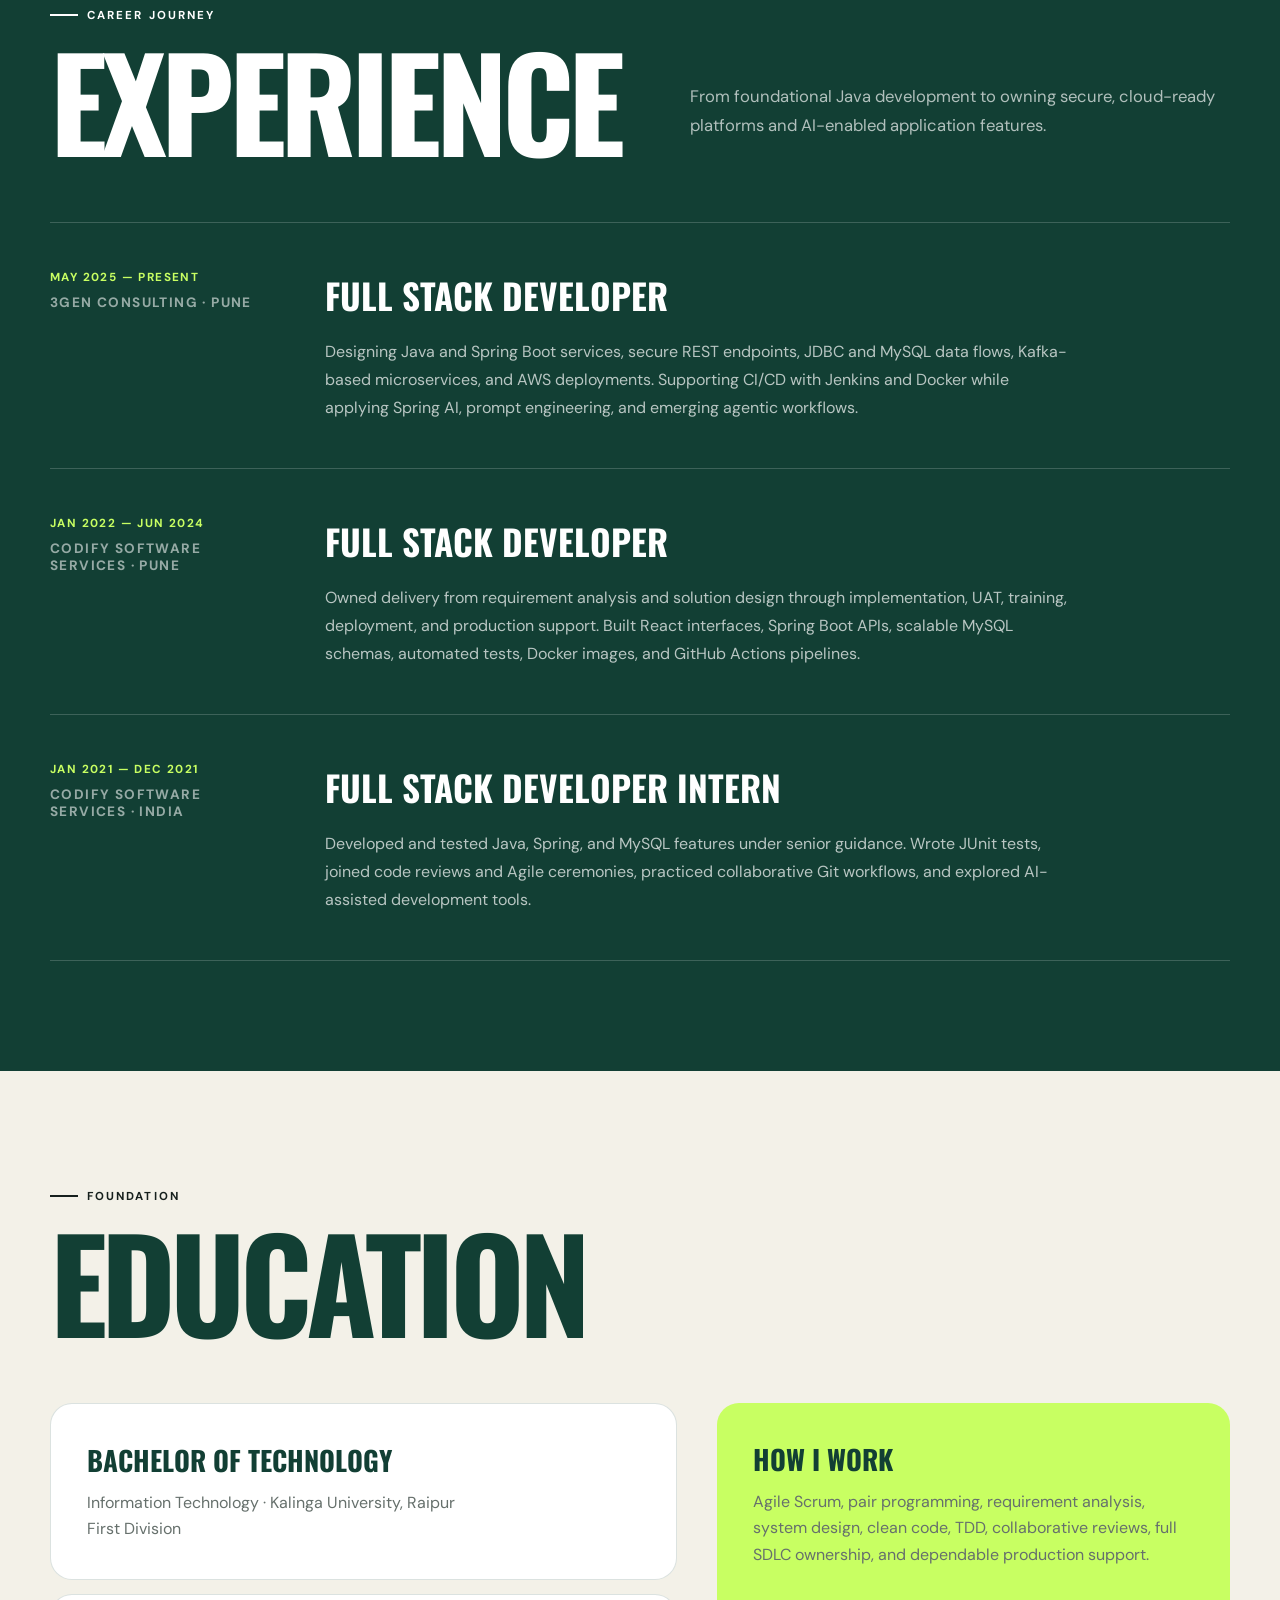
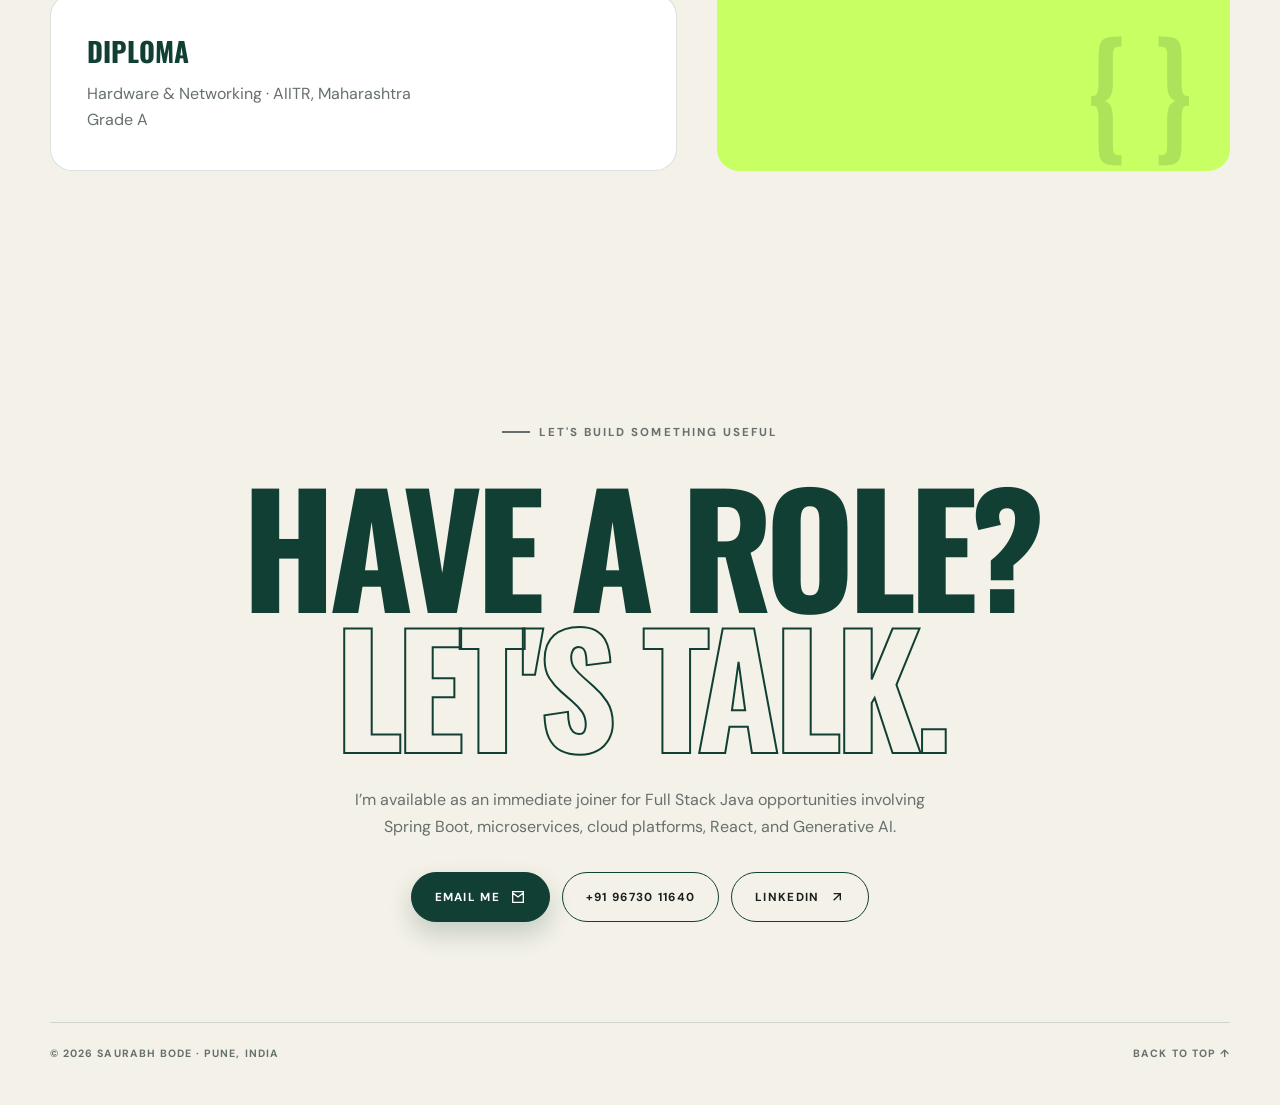
==== commit 6223b21c: "Update years of experience in hero section Updated experience description from 5+ years to 4+ years." ====
--- a/index.html
+++ b/index.html
@@ -5,7 +5,7 @@
   <meta name="viewport" content="width=device-width, initial-scale=1.0">
   <meta name="description" content="Portfolio of Saurabh Bode, a Full Stack Java Developer specializing in Spring Boot, microservices, AWS, React.js, and Generative AI.">
   <meta name="theme-color" content="#123f34">
-  <link rel="icon" href="favicon.svg" type="image/svg+xml">
+  <link rel="icon" type="image/svg+xml" href="data:image/svg+xml,%3Csvg xmlns='http://www.w3.org/2000/svg' viewBox='0 0 64 64'%3E%3Crect width='64' height='64' rx='16' fill='%23123f34'/%3E%3Ctext x='8' y='44' fill='%23fffef8' font-family='Arial,sans-serif' font-size='30' font-weight='700' letter-spacing='-2'%3ES%3C/text%3E%3Ctext x='31' y='44' fill='%23c8ff62' font-family='Arial,sans-serif' font-size='30' font-weight='700' letter-spacing='-2'%3EB%3C/text%3E%3C/svg%3E">
   <title>Saurabh Bode | Full Stack Java Developer</title>
   <link rel="preconnect" href="https://fonts.googleapis.com">
   <link rel="preconnect" href="https://fonts.gstatic.com" crossorigin>
@@ -40,6 +40,7 @@
     ::-webkit-scrollbar-thumb { background: var(--green); border-radius: 20px; }
     a { color: inherit; text-decoration: none; }
     button { font: inherit; }
+    :focus-visible { outline: 3px solid var(--lime); outline-offset: 4px; }
     .wrap { width: min(1180px, calc(100% - 40px)); margin-inline: auto; }
     .eyebrow {
       display: inline-flex;
@@ -365,7 +366,7 @@
         <a href="#contact">Contact</a>
       </div>
       <div class="nav-cta"><span class="status-dot"></span> Immediate joiner</div>
-      <button class="menu-btn" id="menu-btn" aria-label="Open menu" aria-expanded="false">
+      <button class="menu-btn" id="menu-btn" type="button" aria-label="Open menu" aria-expanded="false" aria-controls="nav-links">
         <span></span><span></span><span></span>
       </button>
     </nav>
@@ -379,7 +380,7 @@
           <h1 class="display hero-title">Full Stack<br><span class="outline">Java</span><span class="small-line">Developer</span></h1>
           <div class="hero-copy">
             <span class="number">01 / 05</span>
-            <p>I build scalable, cloud-native applications with Java, Spring Boot, React.js, AWS, and event-driven microservices—backed by 5+ years of full SDLC experience.</p>
+            <p>I build scalable, cloud-native applications with Java, Spring Boot, React.js, AWS, and event-driven microservices—backed by 4+ years of full SDLC experience.</p>
           </div>
           <div class="hero-actions">
             <a class="button primary" href="#work">Explore my work
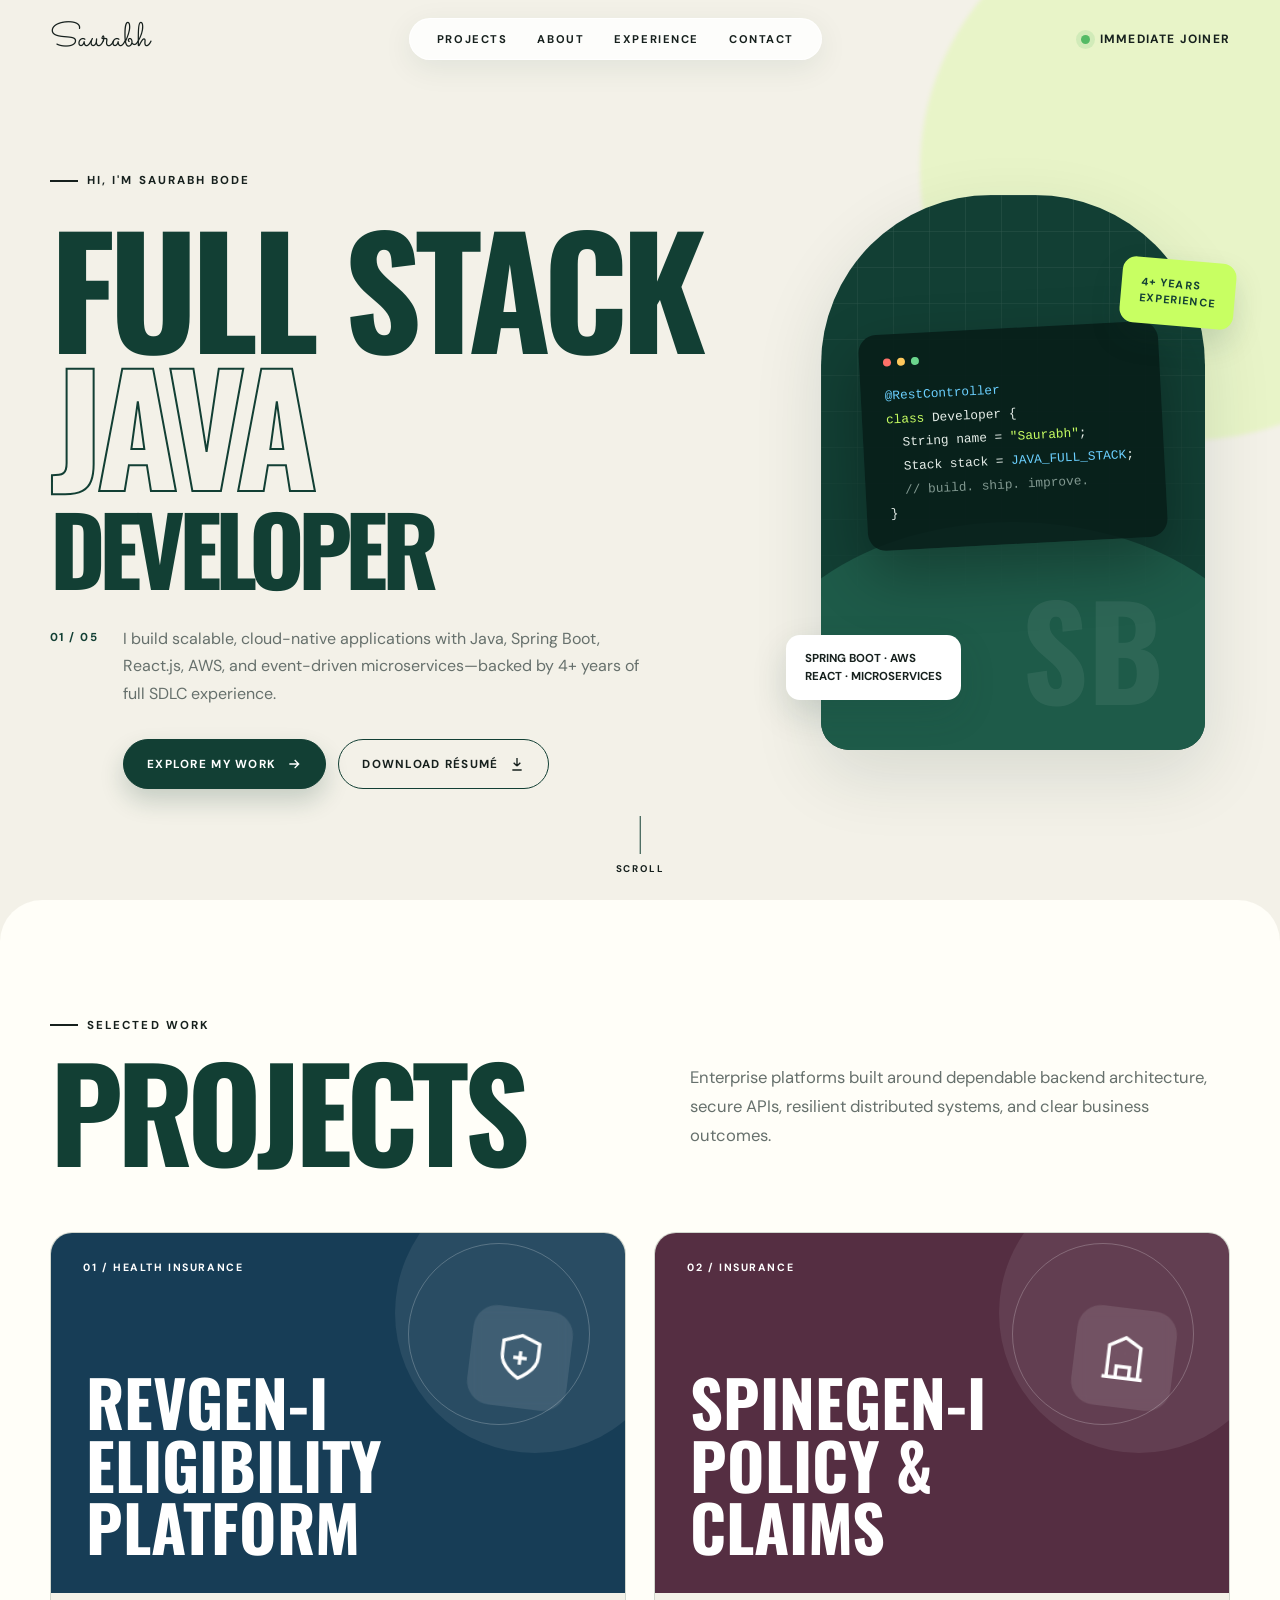
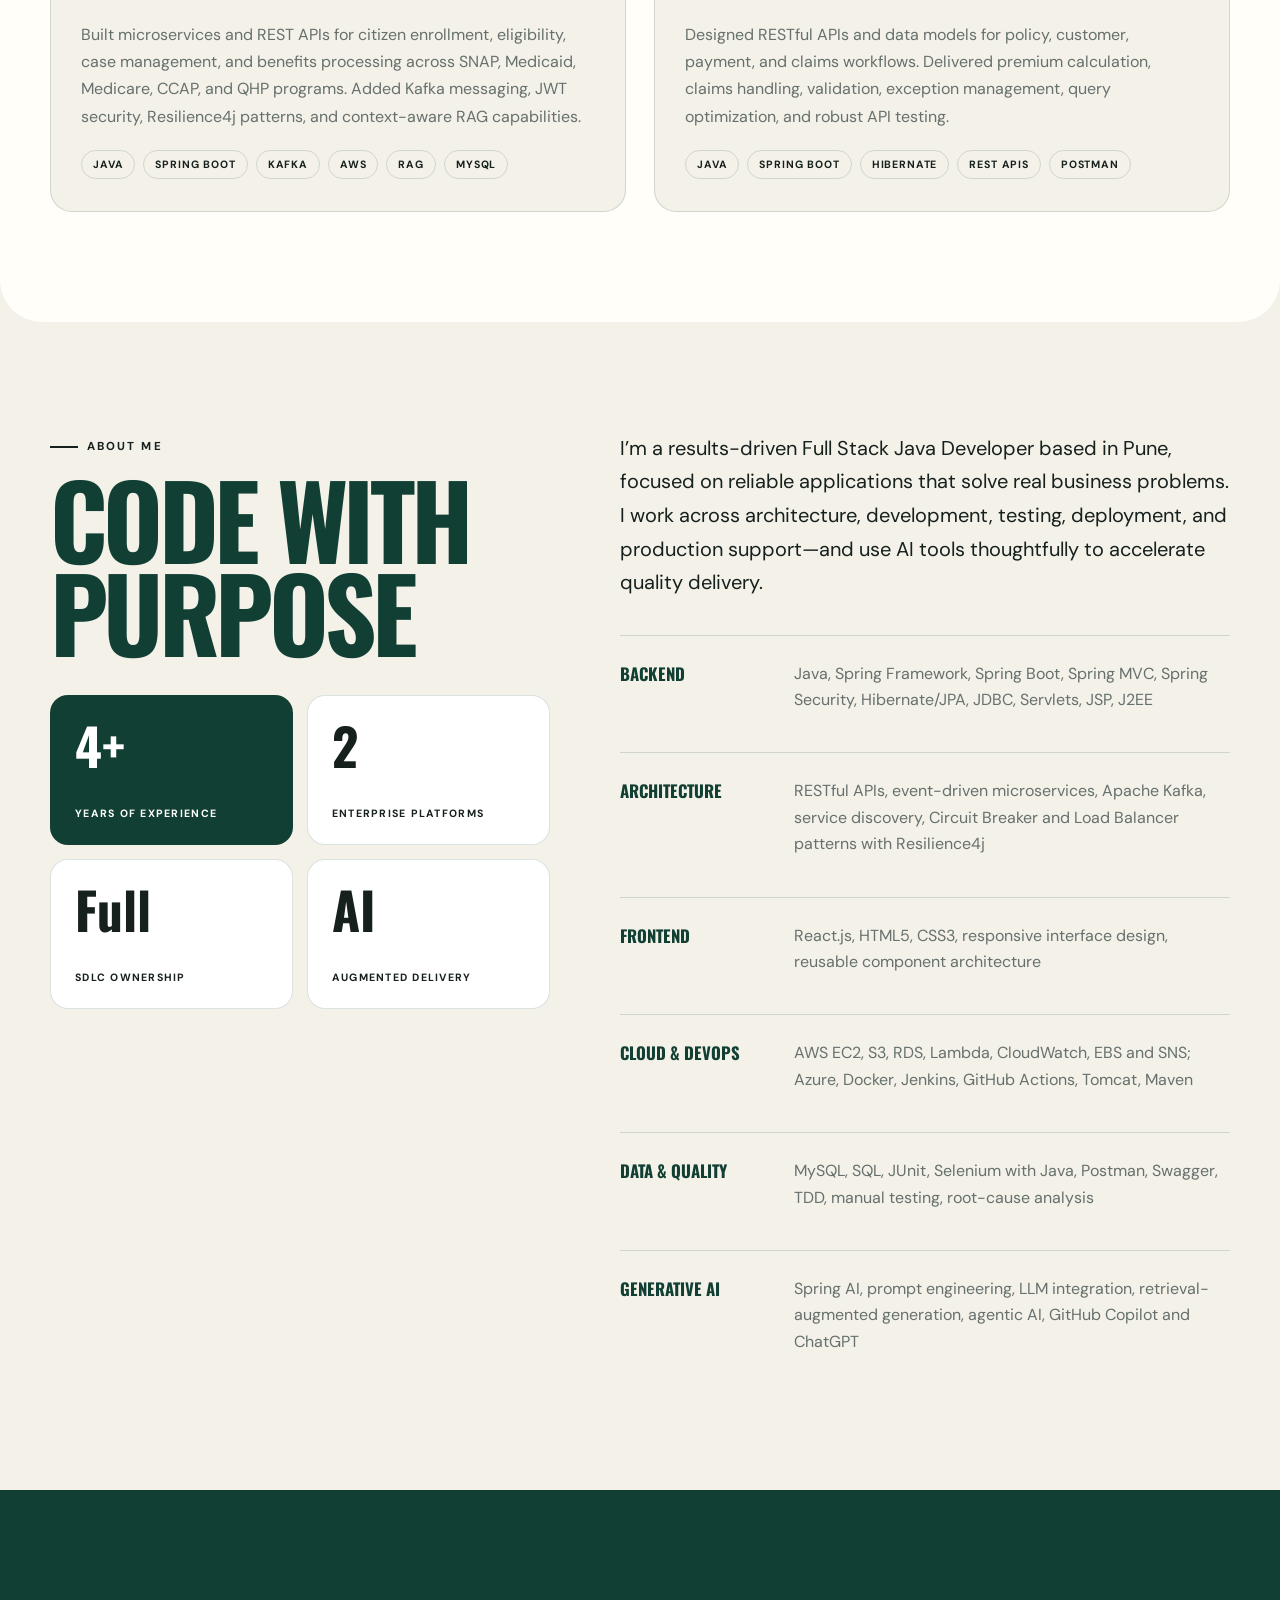
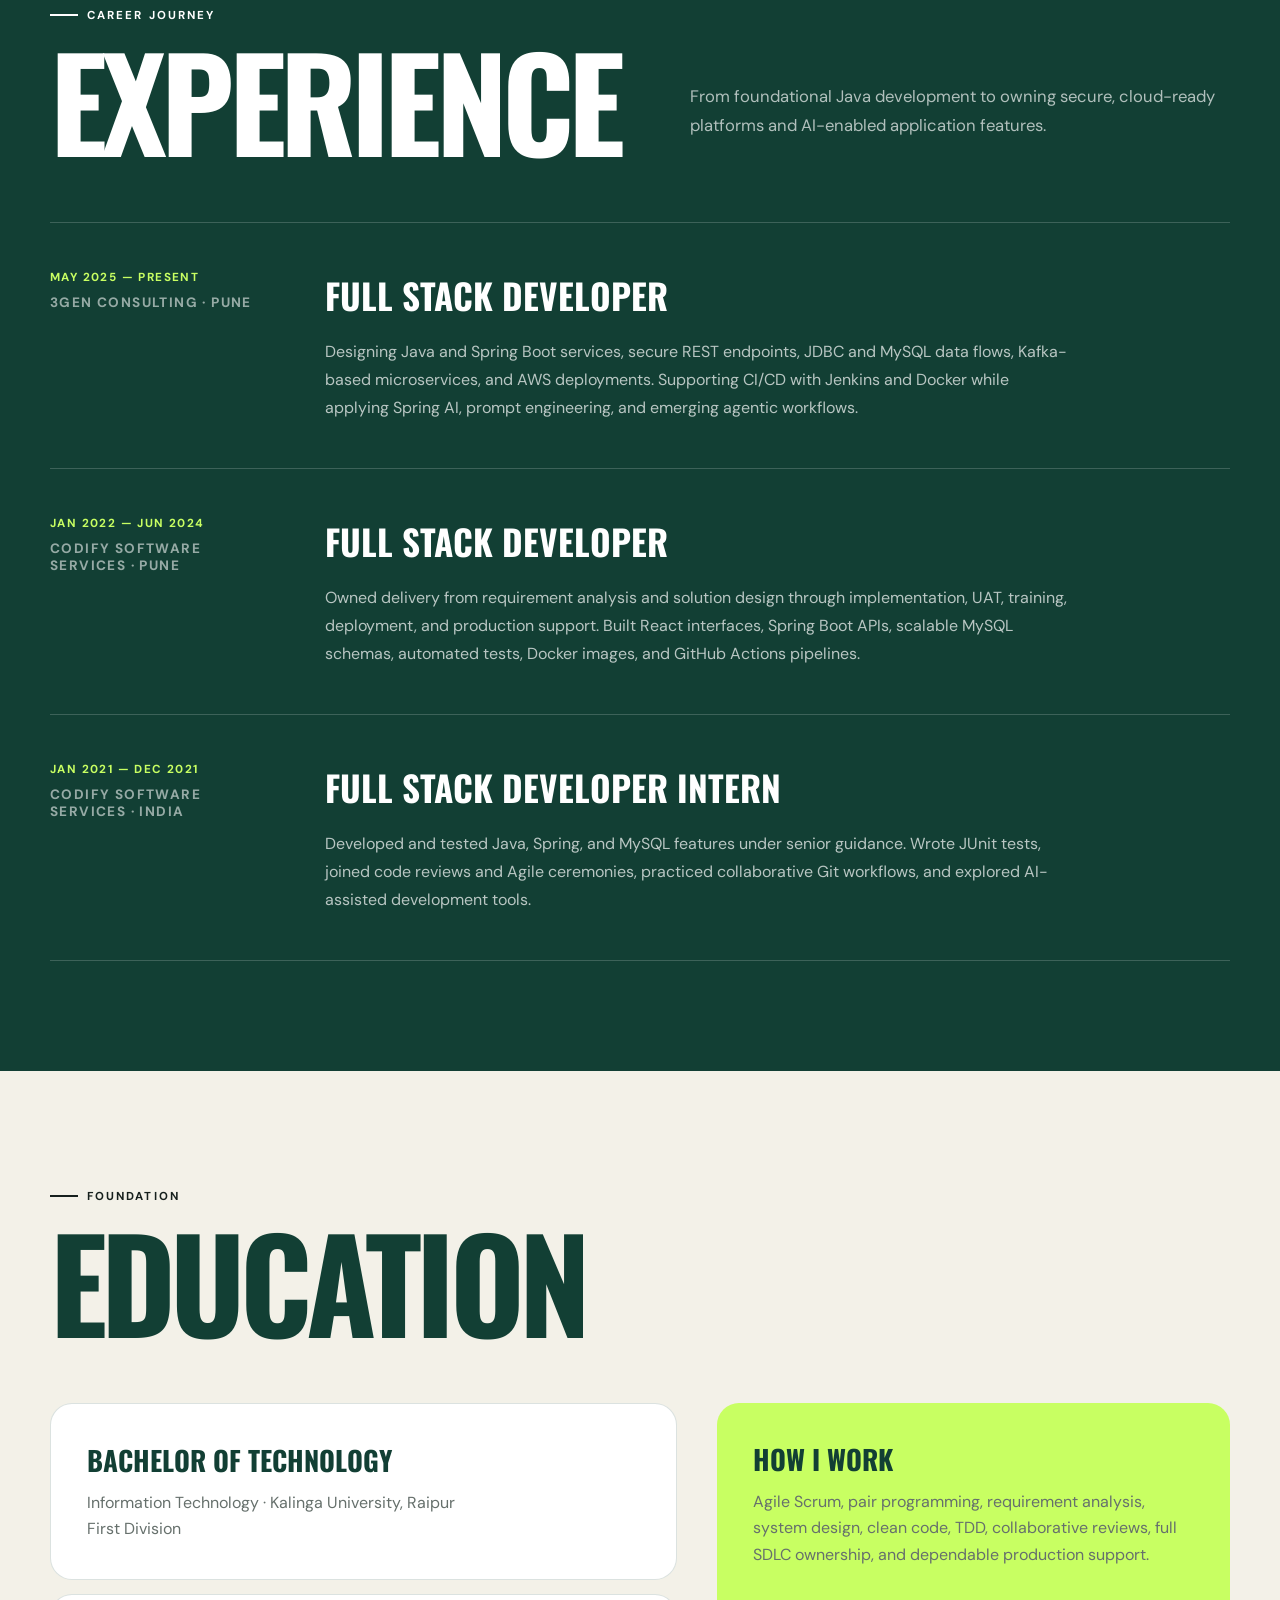
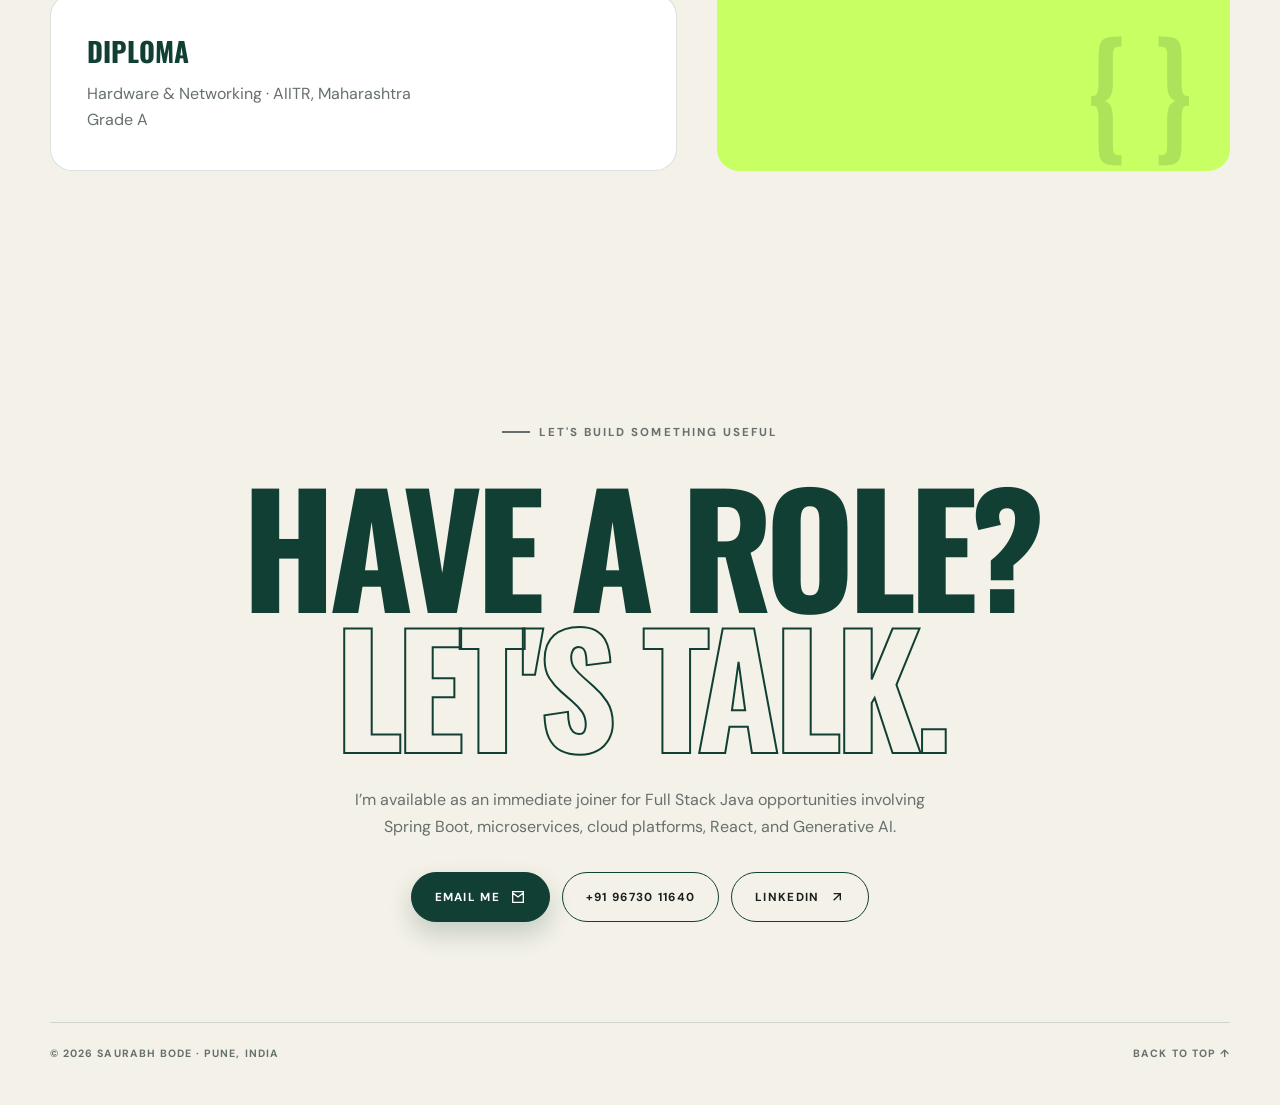
==== commit 225f1d9f: "Update years of experience from 5 to 4" ====
--- a/index.html
+++ b/index.html
@@ -406,7 +406,7 @@
             </div>
             <div class="initials">SB</div>
           </div>
-          <div class="floating-note">5+ years<br>experience</div>
+          <div class="floating-note">4+ years<br>experience</div>
           <div class="floating-stack">SPRING BOOT · AWS<br>REACT · MICROSERVICES</div>
         </div>
       </div>
@@ -461,7 +461,7 @@
           <p class="eyebrow">About me</p>
           <h2 class="display section-title about-title">Code with<br>purpose</h2>
           <div class="metric-grid">
-            <div class="metric accent"><strong>5+</strong><span>Years of experience</span></div>
+            <div class="metric accent"><strong>4+</strong><span>Years of experience</span></div>
             <div class="metric"><strong>2</strong><span>Enterprise platforms</span></div>
             <div class="metric"><strong>Full</strong><span>SDLC ownership</span></div>
             <div class="metric"><strong>AI</strong><span>Augmented delivery</span></div>
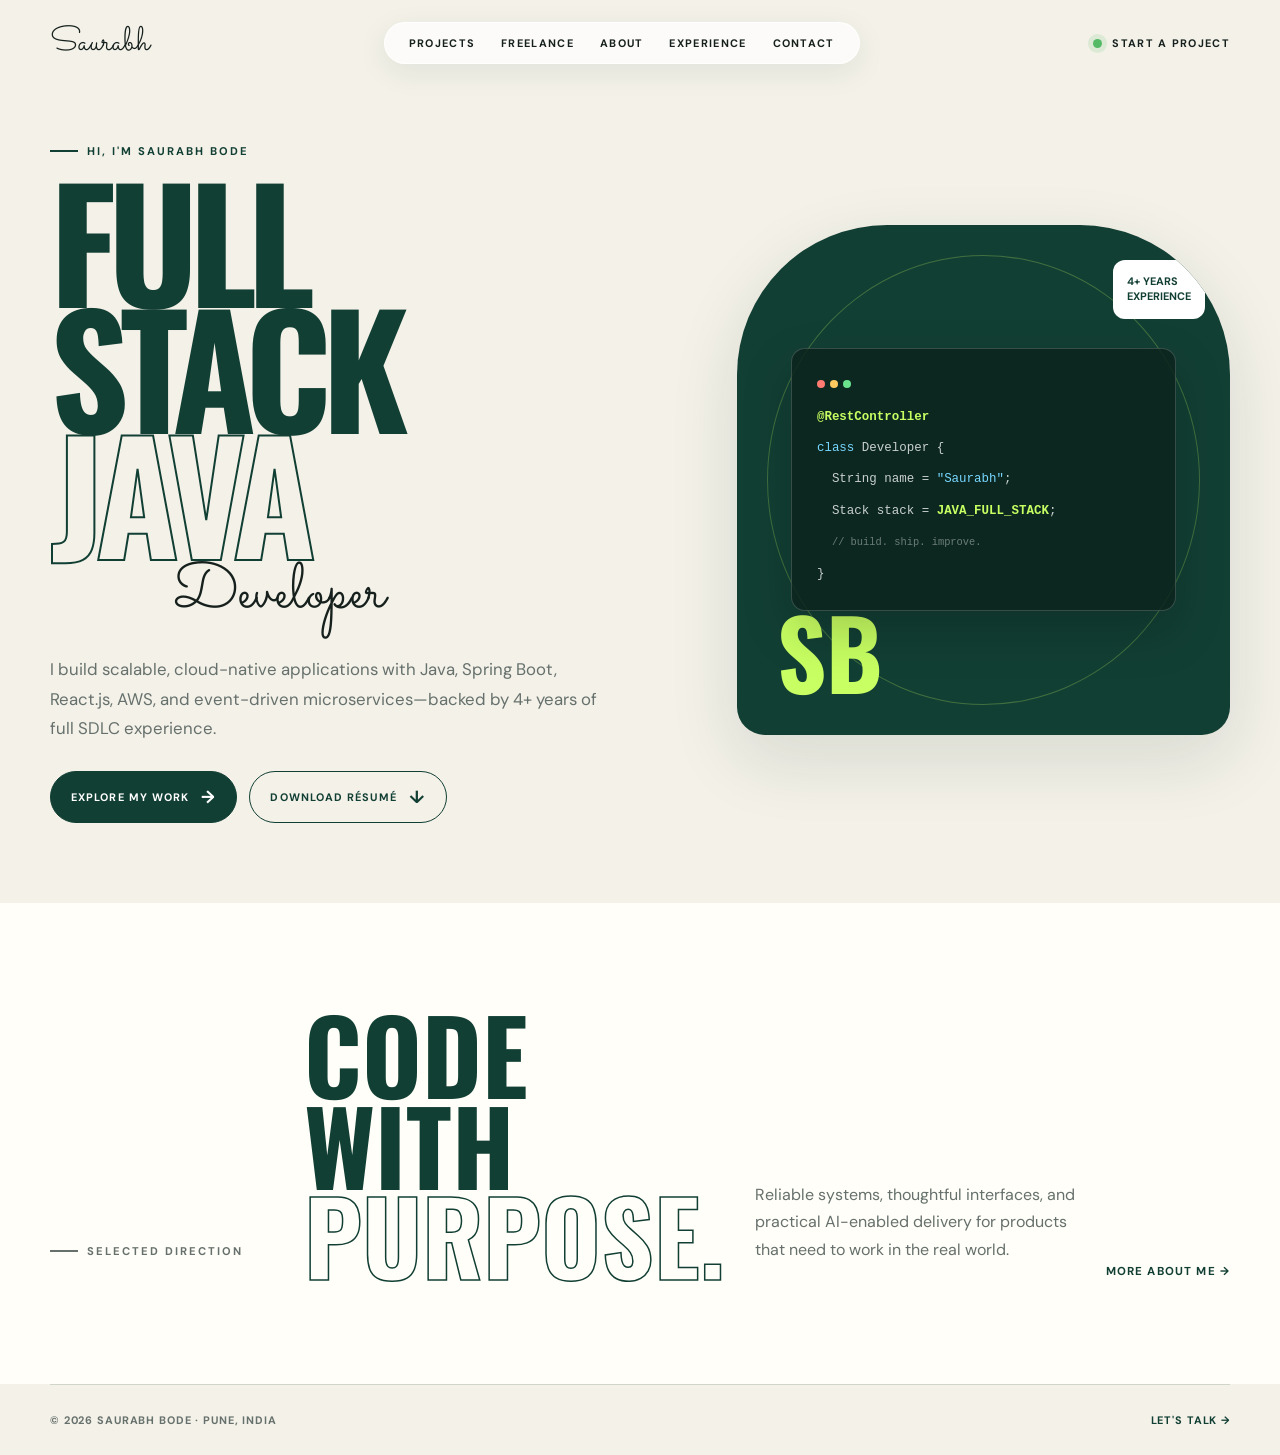
==== commit cdbdda77: "Folder structure updated" ====
--- a/index.html
+++ b/index.html
@@ -2,595 +2,10 @@
 <html lang="en">
 <head>
   <meta charset="UTF-8">
+  <meta http-equiv="refresh" content="0; url=html/index.html">
   <meta name="viewport" content="width=device-width, initial-scale=1.0">
-  <meta name="description" content="Portfolio of Saurabh Bode, a Full Stack Java Developer specializing in Spring Boot, microservices, AWS, React.js, and Generative AI.">
-  <meta name="theme-color" content="#123f34">
-  <link rel="icon" type="image/svg+xml" href="data:image/svg+xml,%3Csvg xmlns='http://www.w3.org/2000/svg' viewBox='0 0 64 64'%3E%3Crect width='64' height='64' rx='16' fill='%23123f34'/%3E%3Ctext x='8' y='44' fill='%23fffef8' font-family='Arial,sans-serif' font-size='30' font-weight='700' letter-spacing='-2'%3ES%3C/text%3E%3Ctext x='31' y='44' fill='%23c8ff62' font-family='Arial,sans-serif' font-size='30' font-weight='700' letter-spacing='-2'%3EB%3C/text%3E%3C/svg%3E">
-  <title>Saurabh Bode | Full Stack Java Developer</title>
-  <link rel="preconnect" href="https://fonts.googleapis.com">
-  <link rel="preconnect" href="https://fonts.gstatic.com" crossorigin>
-  <link href="https://fonts.googleapis.com/css2?family=DM+Sans:wght@400;500;600;700&family=Oswald:wght@500;600;700&family=Sacramento&display=swap" rel="stylesheet">
-  <style>
-    :root {
-      --ink: #16201d;
-      --muted: #66706c;
-      --green: #123f34;
-      --green-2: #1e5b49;
-      --lime: #c8ff62;
-      --cream: #f3f1e8;
-      --paper: #fffef8;
-      --line: rgba(18, 63, 52, .15);
-      --radius: 22px;
-      --shadow: 0 24px 70px rgba(20, 48, 39, .12);
-    }
-
-    * { box-sizing: border-box; }
-    html { scroll-behavior: smooth; }
-    body {
-      margin: 0;
-      overflow-x: hidden;
-      background: var(--cream);
-      color: var(--ink);
-      font-family: "DM Sans", system-ui, sans-serif;
-    }
-    body.menu-open { overflow: hidden; }
-    ::selection { background: var(--green); color: white; }
-    ::-webkit-scrollbar { width: 9px; }
-    ::-webkit-scrollbar-track { background: var(--cream); }
-    ::-webkit-scrollbar-thumb { background: var(--green); border-radius: 20px; }
-    a { color: inherit; text-decoration: none; }
-    button { font: inherit; }
-    :focus-visible { outline: 3px solid var(--lime); outline-offset: 4px; }
-    .wrap { width: min(1180px, calc(100% - 40px)); margin-inline: auto; }
-    .eyebrow {
-      display: inline-flex;
-      align-items: center;
-      gap: 9px;
-      margin: 0 0 18px;
-      font-size: .72rem;
-      font-weight: 700;
-      letter-spacing: .18em;
-      text-transform: uppercase;
-    }
-    .eyebrow::before { content: ""; width: 28px; height: 2px; background: currentColor; }
-    .display {
-      margin: 0;
-      font-family: "Oswald", Impact, sans-serif;
-      font-weight: 700;
-      line-height: .91;
-      letter-spacing: -.045em;
-      text-transform: uppercase;
-    }
-    .section { padding: 110px 0; }
-    .section-title { font-size: clamp(4rem, 10vw, 8.7rem); color: var(--green); }
-    .section-intro {
-      max-width: 540px;
-      color: var(--muted);
-      font-size: 1.04rem;
-      line-height: 1.75;
-    }
-    .reveal { opacity: 0; transform: translateY(24px); transition: opacity .7s ease, transform .7s ease; }
-    .reveal.visible { opacity: 1; transform: none; }
-
-    /* Navigation */
-    .site-header {
-      position: fixed;
-      inset: 0 0 auto;
-      z-index: 50;
-      padding: 18px 0;
-      transition: background .25s, box-shadow .25s;
-    }
-    .site-header.scrolled { background: rgba(243, 241, 232, .88); backdrop-filter: blur(16px); box-shadow: 0 1px 0 var(--line); }
-    .nav { display: flex; align-items: center; justify-content: space-between; }
-    .brand { font-family: "Sacramento", cursive; font-size: 2.15rem; line-height: 1; position: relative; z-index: 52; }
-    .nav-links {
-      display: flex;
-      align-items: center;
-      gap: 30px;
-      padding: 13px 27px;
-      background: rgba(255,255,255,.82);
-      border: 1px solid rgba(255,255,255,.9);
-      box-shadow: 0 8px 30px rgba(18,63,52,.08);
-      border-radius: 999px;
-    }
-    .nav-links a { font-size: .7rem; font-weight: 700; letter-spacing: .14em; text-transform: uppercase; transition: color .2s; }
-    .nav-links a:hover { color: var(--green-2); }
-    .nav-cta { display: flex; align-items: center; gap: 10px; font-size: .75rem; font-weight: 700; text-transform: uppercase; letter-spacing: .1em; }
-    .status-dot { width: 9px; height: 9px; border-radius: 50%; background: #54ba65; box-shadow: 0 0 0 5px rgba(84,186,101,.15); }
-    .menu-btn { display: none; background: none; border: 0; padding: 8px; color: var(--ink); position: relative; z-index: 52; cursor: pointer; }
-    .menu-btn span { display: block; width: 25px; height: 2px; margin: 5px; background: currentColor; transition: .25s; }
-
-    /* Hero */
-    .hero {
-      min-height: 100vh;
-      display: grid;
-      align-items: center;
-      padding: 135px 0 80px;
-      position: relative;
-      isolation: isolate;
-    }
-    .hero::before {
-      content: "";
-      position: absolute;
-      width: 540px;
-      height: 540px;
-      border-radius: 50%;
-      right: -180px;
-      top: -100px;
-      background: rgba(200,255,98,.23);
-      filter: blur(2px);
-      z-index: -1;
-    }
-    .hero-grid { display: grid; grid-template-columns: minmax(0, 1.2fr) minmax(330px, .8fr); gap: 70px; align-items: center; }
-    .hero-kicker { margin-bottom: 30px; }
-    .hero-title { font-size: clamp(5.3rem, 11.8vw, 10.3rem); color: var(--green); }
-    .hero-title .outline { color: transparent; -webkit-text-stroke: 2px var(--green); }
-    .hero-title .small-line { display: block; font-size: .63em; margin-top: .12em; }
-    .hero-copy { display: grid; grid-template-columns: 55px minmax(0, 540px); gap: 18px; align-items: start; margin-top: 34px; }
-    .hero-copy .number { color: var(--green); font-size: .72rem; font-weight: 700; letter-spacing: .13em; padding-top: 5px; }
-    .hero-copy p { margin: 0; color: var(--muted); font-size: 1rem; line-height: 1.72; }
-    .hero-actions { display: flex; flex-wrap: wrap; gap: 12px; margin-top: 32px; margin-left: 73px; }
-    .button {
-      display: inline-flex;
-      justify-content: center;
-      align-items: center;
-      gap: 10px;
-      min-height: 50px;
-      padding: 0 23px;
-      border: 1px solid var(--green);
-      border-radius: 999px;
-      font-size: .73rem;
-      font-weight: 700;
-      text-transform: uppercase;
-      letter-spacing: .11em;
-      transition: transform .2s, background .2s, color .2s;
-    }
-    .button:hover { transform: translateY(-3px); }
-    .button.primary { background: var(--green); color: white; box-shadow: 0 12px 24px rgba(18,63,52,.2); }
-    .button.primary:hover { background: var(--green-2); }
-    .button svg { width: 16px; height: 16px; }
-
-    .hero-visual { position: relative; min-height: 565px; }
-    .portrait-card {
-      position: absolute;
-      inset: 0 25px 10px 35px;
-      background: var(--green);
-      border-radius: 170px 170px 28px 28px;
-      overflow: hidden;
-      box-shadow: var(--shadow);
-    }
-    .portrait-card::before {
-      content: "";
-      position: absolute;
-      inset: auto -20% -27% -20%;
-      height: 68%;
-      border-radius: 50% 50% 0 0;
-      background: var(--green-2);
-    }
-    .grid-lines {
-      position: absolute;
-      inset: 0;
-      opacity: .13;
-      background-image: linear-gradient(rgba(255,255,255,.5) 1px, transparent 1px), linear-gradient(90deg, rgba(255,255,255,.5) 1px, transparent 1px);
-      background-size: 36px 36px;
-      mask-image: linear-gradient(to bottom, black, transparent 80%);
-    }
-    .code-window {
-      position: absolute;
-      width: 78%;
-      left: 11%;
-      top: 24%;
-      padding: 24px;
-      border-radius: 18px;
-      background: rgba(7, 29, 24, .88);
-      box-shadow: 0 25px 60px rgba(0,0,0,.3);
-      transform: rotate(-3deg);
-      color: #e6eee9;
-      font-family: ui-monospace, SFMono-Regular, Consolas, monospace;
-      font-size: clamp(.68rem, 1vw, .82rem);
-      line-height: 1.85;
-    }
-    .window-dots { display: flex; gap: 6px; margin-bottom: 18px; }
-    .window-dots i { width: 8px; height: 8px; border-radius: 50%; background: #ff7169; }
-    .window-dots i:nth-child(2) { background: #ffc85c; }
-    .window-dots i:nth-child(3) { background: #6bd58d; }
-    .code-green { color: var(--lime); }
-    .code-blue { color: #6bd0ff; }
-    .code-dim { color: #829991; }
-    .initials {
-      position: absolute;
-      right: 11%;
-      bottom: 7%;
-      font-family: "Oswald", sans-serif;
-      font-size: 8rem;
-      line-height: 1;
-      color: rgba(255,255,255,.07);
-      font-weight: 700;
-    }
-    .floating-note {
-      position: absolute;
-      right: -5px;
-      top: 65px;
-      background: var(--lime);
-      color: var(--green);
-      padding: 17px 19px;
-      border-radius: 14px;
-      font-size: .68rem;
-      line-height: 1.45;
-      font-weight: 700;
-      letter-spacing: .11em;
-      text-transform: uppercase;
-      transform: rotate(5deg);
-      box-shadow: 0 14px 30px rgba(18,63,52,.15);
-    }
-    .floating-stack {
-      position: absolute;
-      left: 0;
-      bottom: 60px;
-      padding: 15px 19px;
-      border-radius: 14px;
-      background: white;
-      box-shadow: 0 14px 35px rgba(18,63,52,.15);
-      font-size: .72rem;
-      font-weight: 700;
-      line-height: 1.5;
-    }
-    .scroll-cue { position: absolute; bottom: 25px; left: 50%; transform: translateX(-50%); display: flex; flex-direction: column; align-items: center; gap: 8px; font-size: .61rem; text-transform: uppercase; letter-spacing: .18em; font-weight: 700; }
-    .scroll-cue span { width: 1px; height: 38px; background: var(--green); animation: scroll 1.8s ease-in-out infinite; transform-origin: top; }
-    @keyframes scroll { 0%,100% { transform: scaleY(.4); opacity: .4; } 50% { transform: scaleY(1); opacity: 1; } }
-
-    /* Work */
-    .projects { background: var(--paper); border-radius: 42px; }
-    .section-head { display: flex; justify-content: space-between; gap: 40px; align-items: flex-end; margin-bottom: 65px; }
-    .project-grid { display: grid; grid-template-columns: repeat(2, 1fr); gap: 28px; }
-    .project-card { border-radius: var(--radius); overflow: hidden; background: var(--cream); border: 1px solid var(--line); transition: transform .3s, box-shadow .3s; }
-    .project-card:hover { transform: translateY(-7px); box-shadow: var(--shadow); }
-    .project-visual { min-height: 360px; position: relative; padding: 35px; display: flex; align-items: flex-end; overflow: hidden; }
-    .project-card:first-child .project-visual { background: #173d56; color: white; }
-    .project-card:last-child .project-visual { background: #552e42; color: white; }
-    .project-visual::before, .project-visual::after { content: ""; position: absolute; border-radius: 50%; }
-    .project-visual::before { width: 280px; height: 280px; background: rgba(255,255,255,.08); right: -50px; top: -60px; }
-    .project-visual::after { width: 180px; height: 180px; border: 1px solid rgba(255,255,255,.23); right: 35px; top: 10px; }
-    .project-number { position: absolute; top: 28px; left: 32px; font-size: .66rem; letter-spacing: .15em; font-weight: 700; text-transform: uppercase; }
-    .project-icon { position: absolute; top: 75px; right: 55px; width: 100px; height: 100px; display: grid; place-items: center; border-radius: 24px; background: rgba(255,255,255,.1); backdrop-filter: blur(8px); transform: rotate(7deg); }
-    .project-icon svg { width: 54px; height: 54px; }
-    .project-visual h3 { margin: 0; max-width: 410px; font-family: "Oswald", sans-serif; font-size: clamp(2.8rem, 5vw, 4.7rem); line-height: .98; text-transform: uppercase; position: relative; z-index: 1; }
-    .project-body { padding: 28px 30px 32px; }
-    .project-body p { color: var(--muted); line-height: 1.7; margin: 0 0 20px; }
-    .tags { display: flex; flex-wrap: wrap; gap: 8px; }
-    .tag { padding: 7px 11px; border: 1px solid var(--line); border-radius: 999px; font-size: .66rem; font-weight: 700; text-transform: uppercase; letter-spacing: .08em; }
-
-    /* About and skills */
-    .about-grid { display: grid; grid-template-columns: .9fr 1.1fr; gap: 70px; align-items: start; }
-    .about-sticky { position: sticky; top: 120px; }
-    .about-title { font-size: clamp(4rem, 8vw, 7.5rem); }
-    .metric-grid { display: grid; grid-template-columns: 1fr 1fr; gap: 14px; margin-top: 36px; }
-    .metric { min-height: 150px; padding: 24px; border-radius: 18px; background: white; display: flex; flex-direction: column; justify-content: space-between; border: 1px solid var(--line); }
-    .metric.accent { background: var(--green); color: white; }
-    .metric strong { font-family: "Oswald", sans-serif; font-size: 3.2rem; line-height: 1; }
-    .metric span { font-size: .66rem; font-weight: 700; text-transform: uppercase; letter-spacing: .12em; }
-    .about-copy { font-size: 1.25rem; line-height: 1.68; margin: 0 0 35px; }
-    .skills { display: grid; gap: 14px; }
-    .skill-row { padding: 25px 0; border-top: 1px solid var(--line); display: grid; grid-template-columns: 150px 1fr; gap: 24px; }
-    .skill-row h3 { margin: 0; font-family: "Oswald", sans-serif; text-transform: uppercase; font-size: 1.05rem; color: var(--green); }
-    .skill-row p { margin: 0; color: var(--muted); line-height: 1.65; }
-
-    /* Experience */
-    .experience { background: var(--green); color: white; }
-    .experience .section-title { color: white; }
-    .experience .section-intro { color: rgba(255,255,255,.67); }
-    .timeline { margin-top: 65px; border-top: 1px solid rgba(255,255,255,.18); }
-    .job { display: grid; grid-template-columns: 220px 1fr; gap: 55px; padding: 46px 0; border-bottom: 1px solid rgba(255,255,255,.18); }
-    .job-date { font-size: .73rem; font-weight: 700; letter-spacing: .12em; text-transform: uppercase; color: var(--lime); }
-    .job-company { display: block; margin-top: 9px; color: rgba(255,255,255,.56); font-size: .85rem; }
-    .job h3 { margin: 0 0 17px; font-family: "Oswald", sans-serif; text-transform: uppercase; font-size: 2.2rem; }
-    .job p { margin: 0; color: rgba(255,255,255,.7); line-height: 1.75; max-width: 750px; }
-
-    /* Education */
-    .education-grid { display: grid; grid-template-columns: 1.1fr .9fr; gap: 40px; }
-    .education-card, .method-card { background: white; border: 1px solid var(--line); border-radius: var(--radius); padding: 36px; }
-    .education-card h3, .method-card h3 { margin: 0 0 10px; font-family: "Oswald", sans-serif; font-size: 1.7rem; text-transform: uppercase; color: var(--green); }
-    .education-card p, .method-card p { color: var(--muted); line-height: 1.65; margin: 0; }
-    .education-card + .education-card { margin-top: 14px; }
-    .method-card { background: var(--lime); border: 0; display: flex; min-height: 100%; flex-direction: column; justify-content: space-between; }
-    .method-card .big-mark { font-family: "Oswald", sans-serif; font-size: 8rem; line-height: .8; color: rgba(18,63,52,.15); text-align: right; }
-
-    /* Contact */
-    .contact { text-align: center; padding-bottom: 45px; }
-    .contact-title { font-size: clamp(4.5rem, 12vw, 10.5rem); max-width: 1000px; margin-inline: auto; }
-    .contact-title span { color: transparent; -webkit-text-stroke: 2px var(--green); }
-    .contact p { max-width: 600px; margin: 32px auto; color: var(--muted); line-height: 1.7; }
-    .contact-links { display: flex; flex-wrap: wrap; justify-content: center; gap: 12px; }
-    .footer-line { display: flex; justify-content: space-between; gap: 25px; align-items: center; margin-top: 100px; padding-top: 24px; border-top: 1px solid var(--line); font-size: .66rem; font-weight: 700; letter-spacing: .1em; text-transform: uppercase; color: var(--muted); }
-    .back-top { transition: color .2s; }
-    .back-top:hover { color: var(--green); }
-
-    @media (max-width: 900px) {
-      .nav-links, .nav-cta { display: none; }
-      .menu-btn { display: block; }
-      .nav-links.open { display: flex; position: fixed; inset: 0; z-index: 51; border: 0; border-radius: 0; background: var(--cream); flex-direction: column; justify-content: center; gap: 30px; }
-      .nav-links.open a { font-family: "Oswald", sans-serif; font-size: 2.5rem; }
-      .menu-btn.open span:first-child { transform: translateY(7px) rotate(45deg); }
-      .menu-btn.open span:nth-child(2) { opacity: 0; }
-      .menu-btn.open span:last-child { transform: translateY(-7px) rotate(-45deg); }
-      .hero-grid, .about-grid, .education-grid { grid-template-columns: 1fr; }
-      .hero-grid { gap: 50px; }
-      .hero { padding-top: 120px; }
-      .hero-visual { min-height: 520px; max-width: 520px; width: 100%; margin-inline: auto; }
-      .hero-title { font-size: clamp(5rem, 17vw, 8.5rem); }
-      .about-sticky { position: static; }
-      .section-head { align-items: flex-start; flex-direction: column; }
-      .project-grid { grid-template-columns: 1fr; }
-      .job { grid-template-columns: 160px 1fr; gap: 35px; }
-    }
-
-    @media (max-width: 600px) {
-      .wrap { width: min(100% - 28px, 1180px); }
-      .section { padding: 80px 0; }
-      .hero { min-height: auto; padding-bottom: 90px; }
-      .hero-copy { grid-template-columns: 1fr; gap: 8px; }
-      .hero-actions { margin-left: 0; }
-      .hero-visual { min-height: 450px; }
-      .portrait-card { inset: 0 8px 0 14px; border-radius: 120px 120px 24px 24px; }
-      .floating-note { right: -3px; top: 45px; }
-      .floating-stack { left: -2px; bottom: 35px; }
-      .code-window { width: 84%; left: 8%; padding: 18px; }
-      .scroll-cue { display: none; }
-      .projects { border-radius: 28px; }
-      .project-visual { min-height: 310px; padding: 25px; }
-      .project-icon { width: 75px; height: 75px; right: 28px; }
-      .project-icon svg { width: 38px; }
-      .project-body { padding: 24px; }
-      .metric-grid { grid-template-columns: 1fr 1fr; }
-      .skill-row { grid-template-columns: 1fr; gap: 9px; }
-      .job { grid-template-columns: 1fr; gap: 16px; }
-      .footer-line { flex-direction: column; }
-      .contact-title span, .hero-title .outline { -webkit-text-stroke-width: 1.3px; }
-    }
-
-    @media (prefers-reduced-motion: reduce) {
-      html { scroll-behavior: auto; }
-      *, *::before, *::after { animation-duration: .01ms !important; animation-iteration-count: 1 !important; transition-duration: .01ms !important; }
-      .reveal { opacity: 1; transform: none; }
-    }
-  </style>
+  <title>Saurabh Bode | Portfolio</title>
+  <script>window.location.replace('html/index.html');</script>
 </head>
-<body>
-  <header class="site-header" id="header">
-    <nav class="nav wrap" aria-label="Main navigation">
-      <a href="#top" class="brand" aria-label="Saurabh Bode home">Saurabh</a>
-      <div class="nav-links" id="nav-links">
-        <a href="#work">Projects</a>
-        <a href="#about">About</a>
-        <a href="#experience">Experience</a>
-        <a href="#contact">Contact</a>
-      </div>
-      <div class="nav-cta"><span class="status-dot"></span> Immediate joiner</div>
-      <button class="menu-btn" id="menu-btn" type="button" aria-label="Open menu" aria-expanded="false" aria-controls="nav-links">
-        <span></span><span></span><span></span>
-      </button>
-    </nav>
-  </header>
-
-  <main id="top">
-    <section class="hero">
-      <div class="wrap hero-grid">
-        <div>
-          <p class="eyebrow hero-kicker">Hi, I'm Saurabh Bode</p>
-          <h1 class="display hero-title">Full Stack<br><span class="outline">Java</span><span class="small-line">Developer</span></h1>
-          <div class="hero-copy">
-            <span class="number">01 / 05</span>
-            <p>I build scalable, cloud-native applications with Java, Spring Boot, React.js, AWS, and event-driven microservices—backed by 4+ years of full SDLC experience.</p>
-          </div>
-          <div class="hero-actions">
-            <a class="button primary" href="#work">Explore my work
-              <svg viewBox="0 0 24 24" fill="none" stroke="currentColor" stroke-width="2"><path d="M5 12h14M13 6l6 6-6 6"/></svg>
-            </a>
-            <a class="button" href="Saurabh_Bode_Resume.docx" download>Download résumé
-              <svg viewBox="0 0 24 24" fill="none" stroke="currentColor" stroke-width="2"><path d="M12 3v12m0 0 5-5m-5 5-5-5M5 21h14"/></svg>
-            </a>
-          </div>
-        </div>
-
-        <div class="hero-visual" aria-label="Developer code illustration">
-          <div class="portrait-card">
-            <div class="grid-lines"></div>
-            <div class="code-window">
-              <div class="window-dots"><i></i><i></i><i></i></div>
-              <div><span class="code-blue">@RestController</span></div>
-              <div><span class="code-green">class</span> Developer {</div>
-              <div>&nbsp;&nbsp;String name = <span class="code-green">"Saurabh"</span>;</div>
-              <div>&nbsp;&nbsp;Stack stack = <span class="code-blue">JAVA_FULL_STACK</span>;</div>
-              <div>&nbsp;&nbsp;<span class="code-dim">// build. ship. improve.</span></div>
-              <div>}</div>
-            </div>
-            <div class="initials">SB</div>
-          </div>
-          <div class="floating-note">4+ years<br>experience</div>
-          <div class="floating-stack">SPRING BOOT · AWS<br>REACT · MICROSERVICES</div>
-        </div>
-      </div>
-      <a class="scroll-cue" href="#work"><span></span>Scroll</a>
-    </section>
-
-    <section class="section projects" id="work">
-      <div class="wrap">
-        <div class="section-head reveal">
-          <div>
-            <p class="eyebrow">Selected work</p>
-            <h2 class="display section-title">Projects</h2>
-          </div>
-          <p class="section-intro">Enterprise platforms built around dependable backend architecture, secure APIs, resilient distributed systems, and clear business outcomes.</p>
-        </div>
-
-        <div class="project-grid">
-          <article class="project-card reveal">
-            <div class="project-visual">
-              <span class="project-number">01 / Health Insurance</span>
-              <div class="project-icon" aria-hidden="true">
-                <svg viewBox="0 0 24 24" fill="none" stroke="currentColor" stroke-width="1.5"><path d="M12 21s8-4 8-10V5l-8-3-8 3v6c0 6 8 10 8 10Z"/><path d="M9 12h6M12 9v6"/></svg>
-              </div>
-              <h3>RevGen-i<br>Eligibility Platform</h3>
-            </div>
-            <div class="project-body">
-              <p>Built microservices and REST APIs for citizen enrollment, eligibility, case management, and benefits processing across SNAP, Medicaid, Medicare, CCAP, and QHP programs. Added Kafka messaging, JWT security, Resilience4j patterns, and context-aware RAG capabilities.</p>
-              <div class="tags"><span class="tag">Java</span><span class="tag">Spring Boot</span><span class="tag">Kafka</span><span class="tag">AWS</span><span class="tag">RAG</span><span class="tag">MySQL</span></div>
-            </div>
-          </article>
-
-          <article class="project-card reveal">
-            <div class="project-visual">
-              <span class="project-number">02 / Insurance</span>
-              <div class="project-icon" aria-hidden="true">
-                <svg viewBox="0 0 24 24" fill="none" stroke="currentColor" stroke-width="1.5"><path d="M3 21h18M5 21V7l7-4 7 4v14M9 21v-5h6v5M8 10h.01M12 10h.01M16 10h.01"/></svg>
-              </div>
-              <h3>SpineGen-i<br>Policy & Claims</h3>
-            </div>
-            <div class="project-body">
-              <p>Designed RESTful APIs and data models for policy, customer, payment, and claims workflows. Delivered premium calculation, claims handling, validation, exception management, query optimization, and robust API testing.</p>
-              <div class="tags"><span class="tag">Java</span><span class="tag">Spring Boot</span><span class="tag">Hibernate</span><span class="tag">REST APIs</span><span class="tag">Postman</span></div>
-            </div>
-          </article>
-        </div>
-      </div>
-    </section>
-
-    <section class="section" id="about">
-      <div class="wrap about-grid">
-        <div class="about-sticky reveal">
-          <p class="eyebrow">About me</p>
-          <h2 class="display section-title about-title">Code with<br>purpose</h2>
-          <div class="metric-grid">
-            <div class="metric accent"><strong>4+</strong><span>Years of experience</span></div>
-            <div class="metric"><strong>2</strong><span>Enterprise platforms</span></div>
-            <div class="metric"><strong>Full</strong><span>SDLC ownership</span></div>
-            <div class="metric"><strong>AI</strong><span>Augmented delivery</span></div>
-          </div>
-        </div>
-
-        <div class="reveal">
-          <p class="about-copy">I’m a results-driven Full Stack Java Developer based in Pune, focused on reliable applications that solve real business problems. I work across architecture, development, testing, deployment, and production support—and use AI tools thoughtfully to accelerate quality delivery.</p>
-          <div class="skills">
-            <div class="skill-row"><h3>Backend</h3><p>Java, Spring Framework, Spring Boot, Spring MVC, Spring Security, Hibernate/JPA, JDBC, Servlets, JSP, J2EE</p></div>
-            <div class="skill-row"><h3>Architecture</h3><p>RESTful APIs, event-driven microservices, Apache Kafka, service discovery, Circuit Breaker and Load Balancer patterns with Resilience4j</p></div>
-            <div class="skill-row"><h3>Frontend</h3><p>React.js, HTML5, CSS3, responsive interface design, reusable component architecture</p></div>
-            <div class="skill-row"><h3>Cloud & DevOps</h3><p>AWS EC2, S3, RDS, Lambda, CloudWatch, EBS and SNS; Azure, Docker, Jenkins, GitHub Actions, Tomcat, Maven</p></div>
-            <div class="skill-row"><h3>Data & Quality</h3><p>MySQL, SQL, JUnit, Selenium with Java, Postman, Swagger, TDD, manual testing, root-cause analysis</p></div>
-            <div class="skill-row"><h3>Generative AI</h3><p>Spring AI, prompt engineering, LLM integration, retrieval-augmented generation, agentic AI, GitHub Copilot and ChatGPT</p></div>
-          </div>
-        </div>
-      </div>
-    </section>
-
-    <section class="section experience" id="experience">
-      <div class="wrap">
-        <div class="section-head reveal">
-          <div>
-            <p class="eyebrow">Career journey</p>
-            <h2 class="display section-title">Experience</h2>
-          </div>
-          <p class="section-intro">From foundational Java development to owning secure, cloud-ready platforms and AI-enabled application features.</p>
-        </div>
-
-        <div class="timeline">
-          <article class="job reveal">
-            <div class="job-date">May 2025 — Present<span class="job-company">3Gen Consulting · Pune</span></div>
-            <div><h3>Full Stack Developer</h3><p>Designing Java and Spring Boot services, secure REST endpoints, JDBC and MySQL data flows, Kafka-based microservices, and AWS deployments. Supporting CI/CD with Jenkins and Docker while applying Spring AI, prompt engineering, and emerging agentic workflows.</p></div>
-          </article>
-          <article class="job reveal">
-            <div class="job-date">Jan 2022 — Jun 2024<span class="job-company">Codify Software Services · Pune</span></div>
-            <div><h3>Full Stack Developer</h3><p>Owned delivery from requirement analysis and solution design through implementation, UAT, training, deployment, and production support. Built React interfaces, Spring Boot APIs, scalable MySQL schemas, automated tests, Docker images, and GitHub Actions pipelines.</p></div>
-          </article>
-          <article class="job reveal">
-            <div class="job-date">Jan 2021 — Dec 2021<span class="job-company">Codify Software Services · India</span></div>
-            <div><h3>Full Stack Developer Intern</h3><p>Developed and tested Java, Spring, and MySQL features under senior guidance. Wrote JUnit tests, joined code reviews and Agile ceremonies, practiced collaborative Git workflows, and explored AI-assisted development tools.</p></div>
-          </article>
-        </div>
-      </div>
-    </section>
-
-    <section class="section" id="education">
-      <div class="wrap">
-        <div class="section-head reveal">
-          <div><p class="eyebrow">Foundation</p><h2 class="display section-title">Education</h2></div>
-        </div>
-        <div class="education-grid">
-          <div class="reveal">
-            <article class="education-card"><h3>Bachelor of Technology</h3><p>Information Technology · Kalinga University, Raipur<br>First Division</p></article>
-            <article class="education-card"><h3>Diploma</h3><p>Hardware & Networking · AIITR, Maharashtra<br>Grade A</p></article>
-          </div>
-          <article class="method-card reveal">
-            <div><h3>How I work</h3><p>Agile Scrum, pair programming, requirement analysis, system design, clean code, TDD, collaborative reviews, full SDLC ownership, and dependable production support.</p></div>
-            <div class="big-mark">{ }</div>
-          </article>
-        </div>
-      </div>
-    </section>
-
-    <section class="section contact" id="contact">
-      <div class="wrap reveal">
-        <p class="eyebrow">Let's build something useful</p>
-        <h2 class="display section-title contact-title">Have a role?<br><span>Let's talk.</span></h2>
-        <p>I’m available as an immediate joiner for Full Stack Java opportunities involving Spring Boot, microservices, cloud platforms, React, and Generative AI.</p>
-        <div class="contact-links">
-          <a class="button primary" href="mailto:saurabhbode222.sb@gmail.com">Email me
-            <svg viewBox="0 0 24 24" fill="none" stroke="currentColor" stroke-width="2"><path d="M4 4h16v16H4zM4 6l8 6 8-6"/></svg>
-          </a>
-          <a class="button" href="tel:+919673011640">+91 96730 11640</a>
-          <a class="button" href="https://www.linkedin.com/in/saurabhbode" target="_blank" rel="noopener noreferrer">LinkedIn
-            <svg viewBox="0 0 24 24" fill="none" stroke="currentColor" stroke-width="2"><path d="M7 17 17 7M7 7h10v10"/></svg>
-          </a>
-        </div>
-        <div class="footer-line">
-          <span>© <span id="year"></span> Saurabh Bode · Pune, India</span>
-          <a class="back-top" href="#top">Back to top ↑</a>
-        </div>
-      </div>
-    </section>
-  </main>
-
-  <script>
-    const header = document.getElementById('header');
-    const menuButton = document.getElementById('menu-btn');
-    const navLinks = document.getElementById('nav-links');
-    const reducedMotion = window.matchMedia('(prefers-reduced-motion: reduce)').matches;
-
-    const updateHeader = () => header.classList.toggle('scrolled', window.scrollY > 24);
-    updateHeader();
-    window.addEventListener('scroll', updateHeader, { passive: true });
-
-    function closeMenu() {
-      menuButton.classList.remove('open');
-      navLinks.classList.remove('open');
-      document.body.classList.remove('menu-open');
-      menuButton.setAttribute('aria-expanded', 'false');
-      menuButton.setAttribute('aria-label', 'Open menu');
-    }
-
-    menuButton.addEventListener('click', () => {
-      const isOpen = navLinks.classList.toggle('open');
-      menuButton.classList.toggle('open', isOpen);
-      document.body.classList.toggle('menu-open', isOpen);
-      menuButton.setAttribute('aria-expanded', String(isOpen));
-      menuButton.setAttribute('aria-label', isOpen ? 'Close menu' : 'Open menu');
-    });
-    navLinks.querySelectorAll('a').forEach(link => link.addEventListener('click', closeMenu));
-
-    if (!reducedMotion && 'IntersectionObserver' in window) {
-      const observer = new IntersectionObserver(entries => {
-        entries.forEach(entry => {
-          if (entry.isIntersecting) {
-            entry.target.classList.add('visible');
-            observer.unobserve(entry.target);
-          }
-        });
-      }, { threshold: .12 });
-      document.querySelectorAll('.reveal').forEach(element => observer.observe(element));
-    } else {
-      document.querySelectorAll('.reveal').forEach(element => element.classList.add('visible'));
-    }
-
-    document.getElementById('year').textContent = new Date().getFullYear();
-  </script>
-</body>
+<body><a href="html/index.html">Open portfolio</a></body>
 </html>
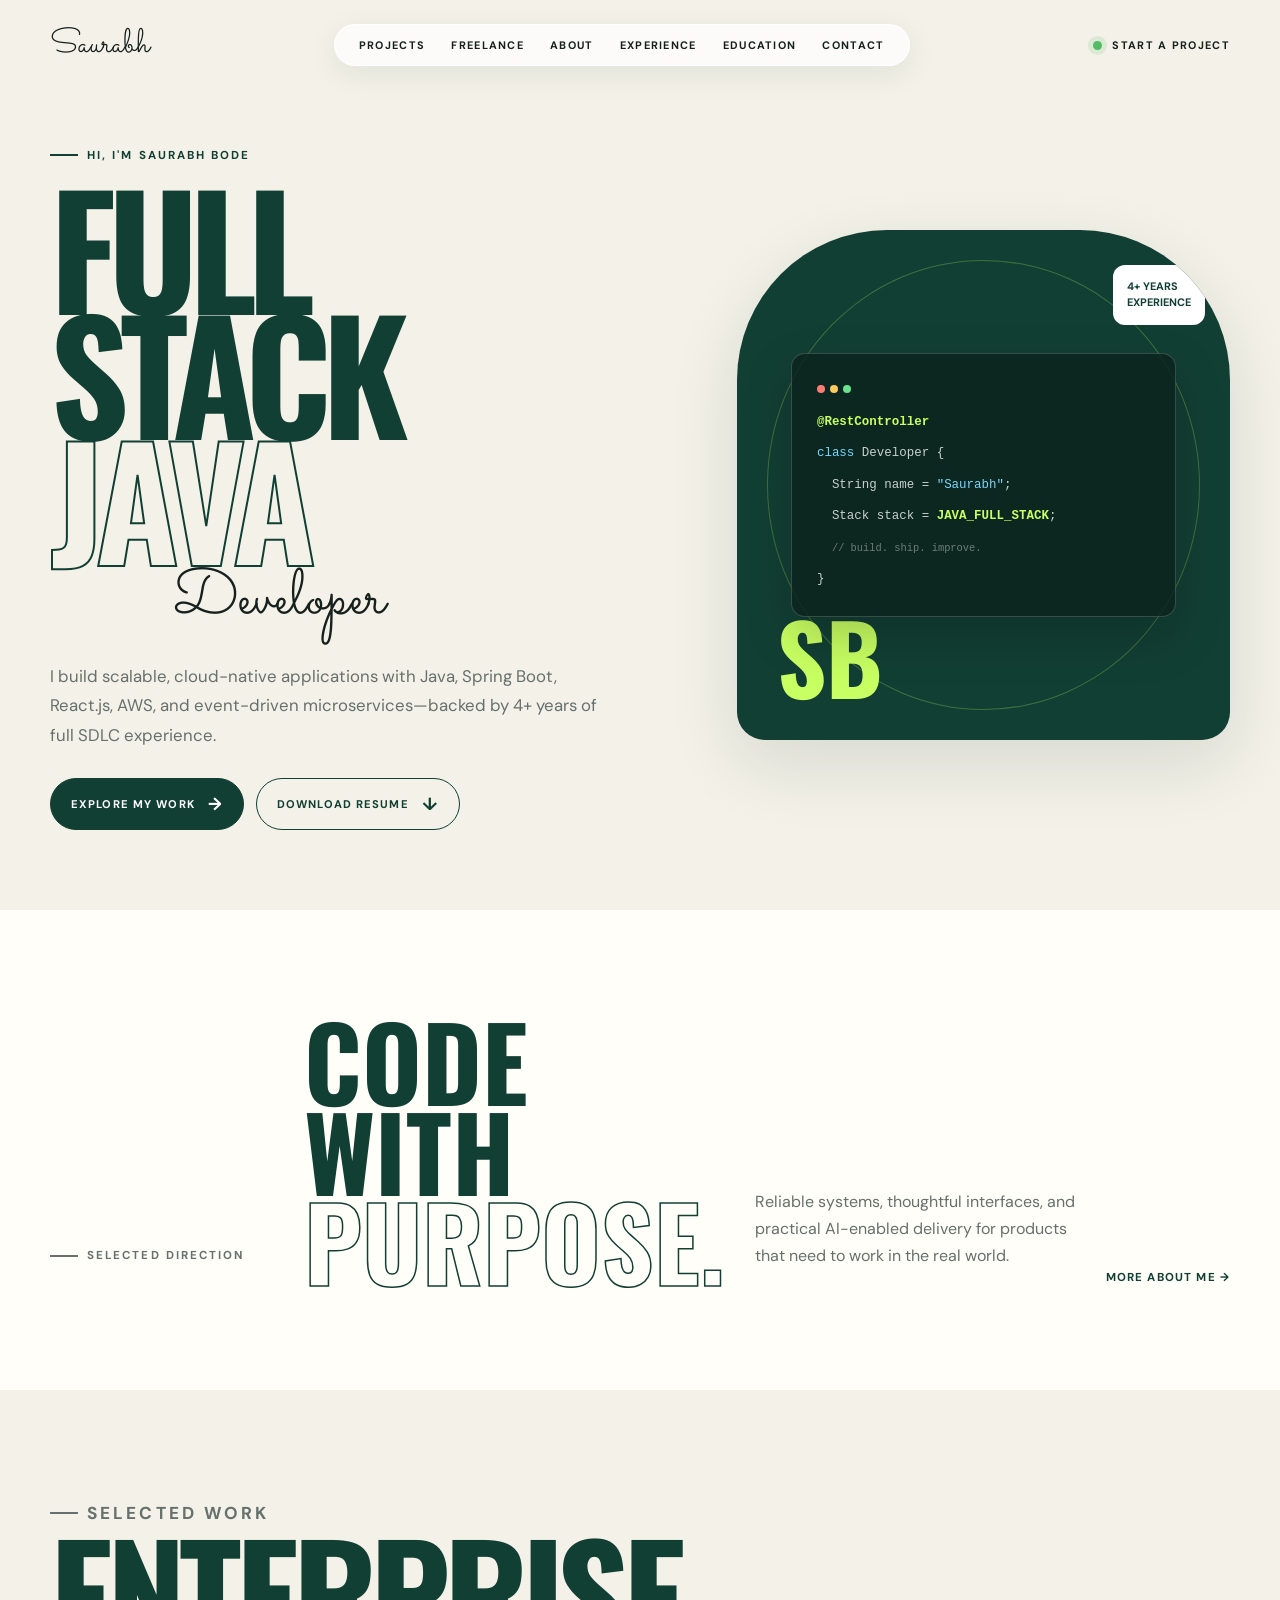
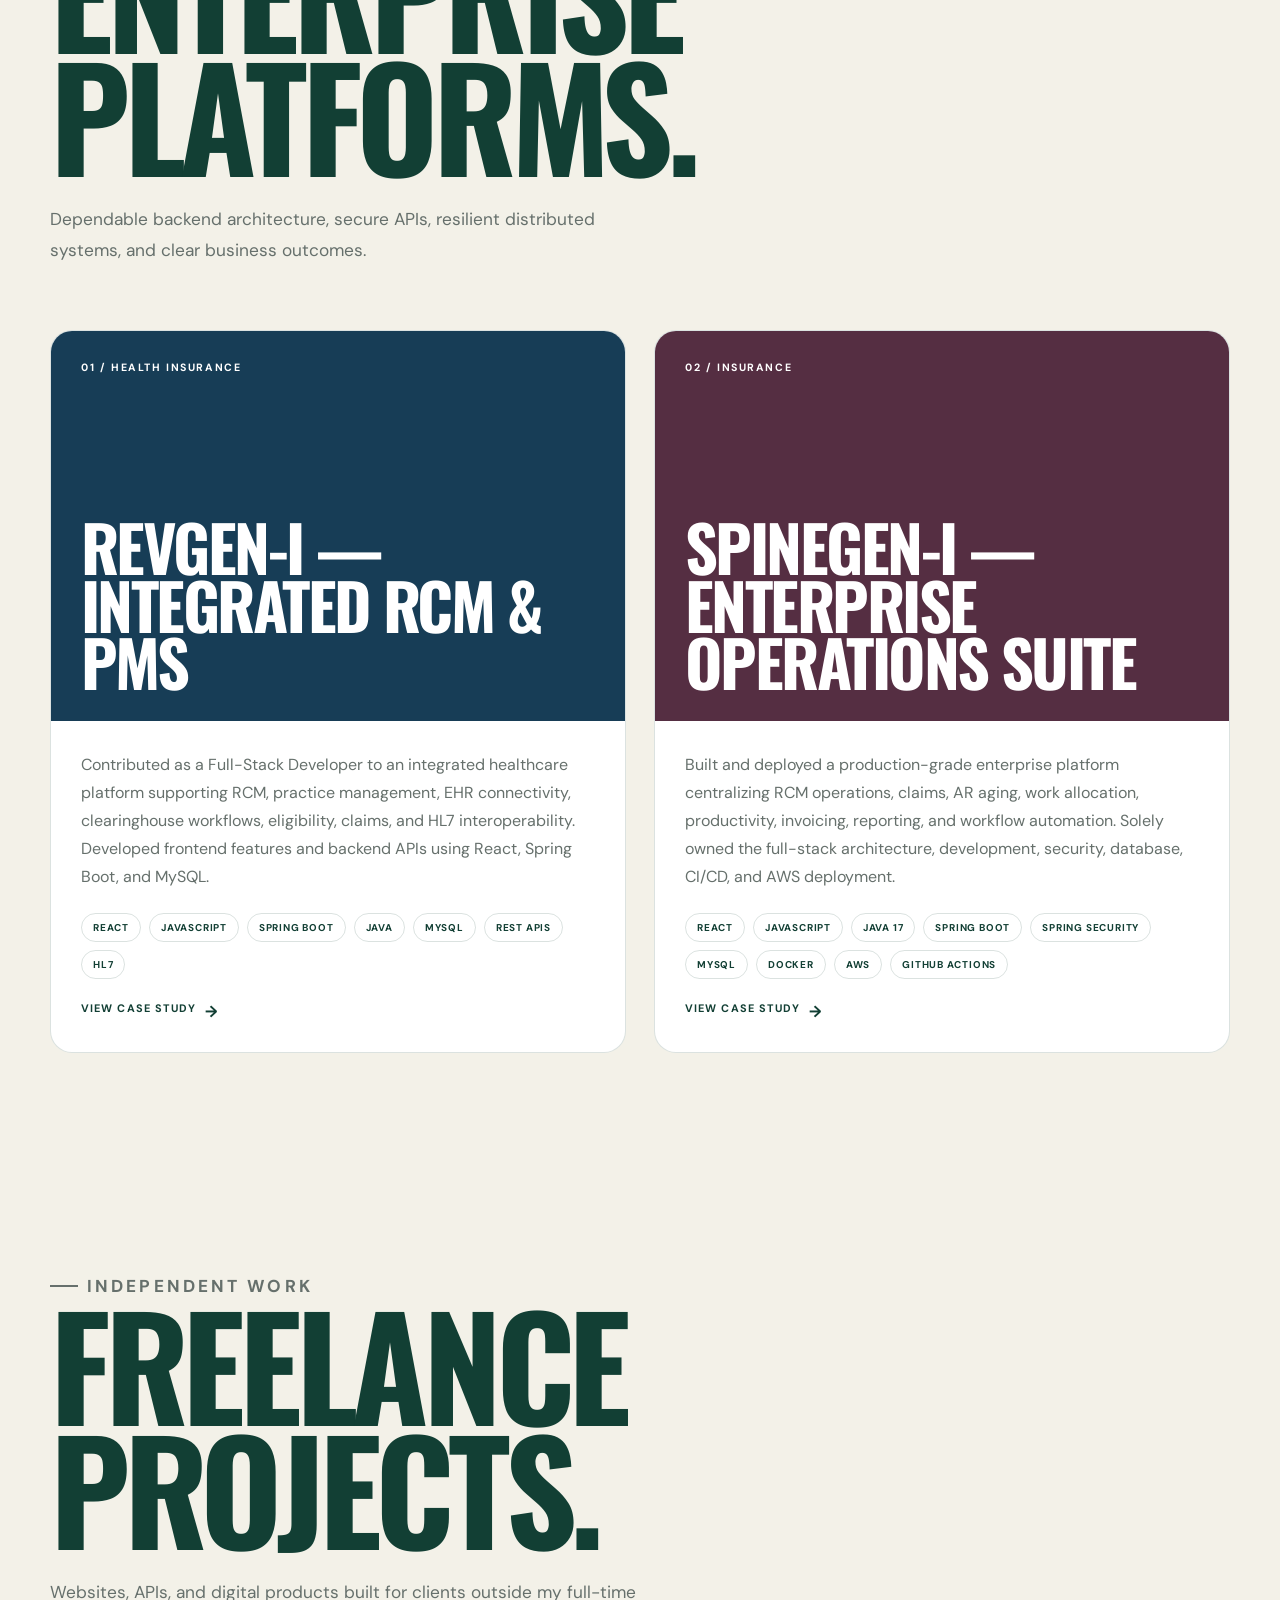
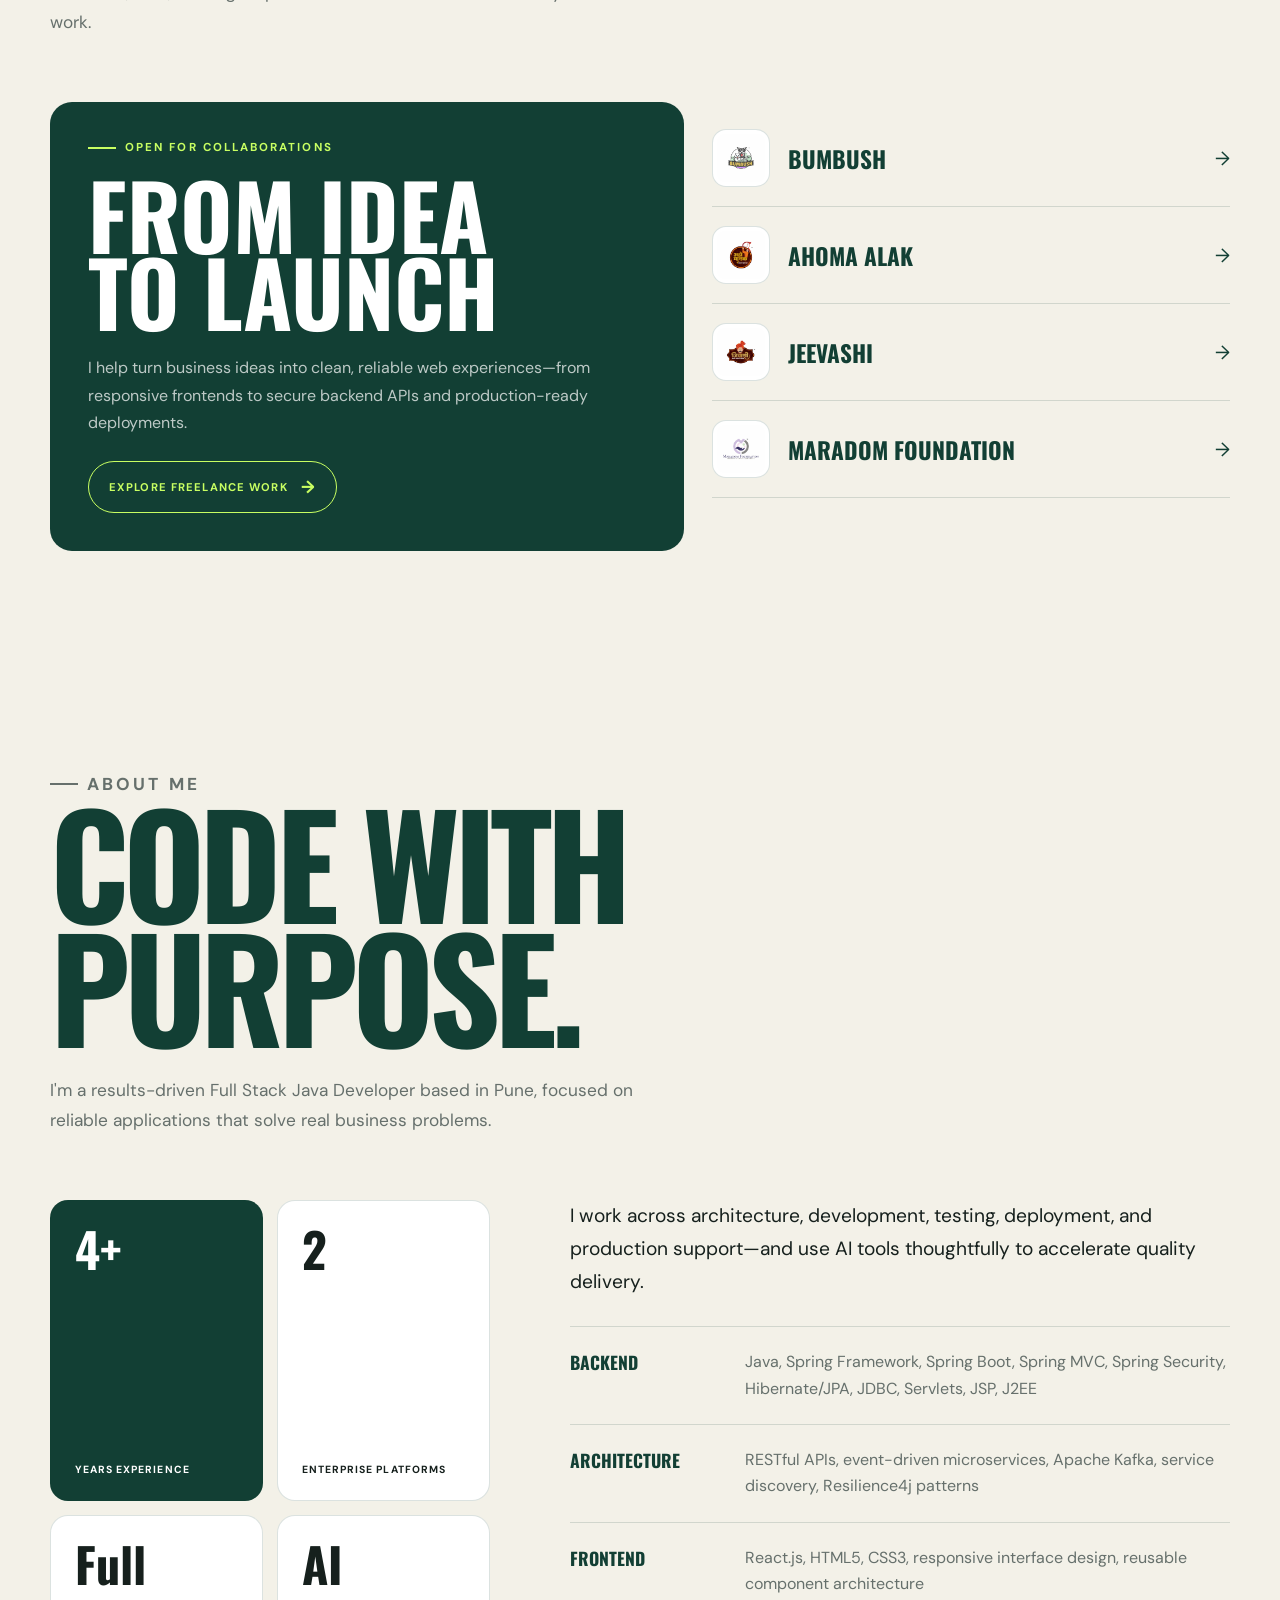
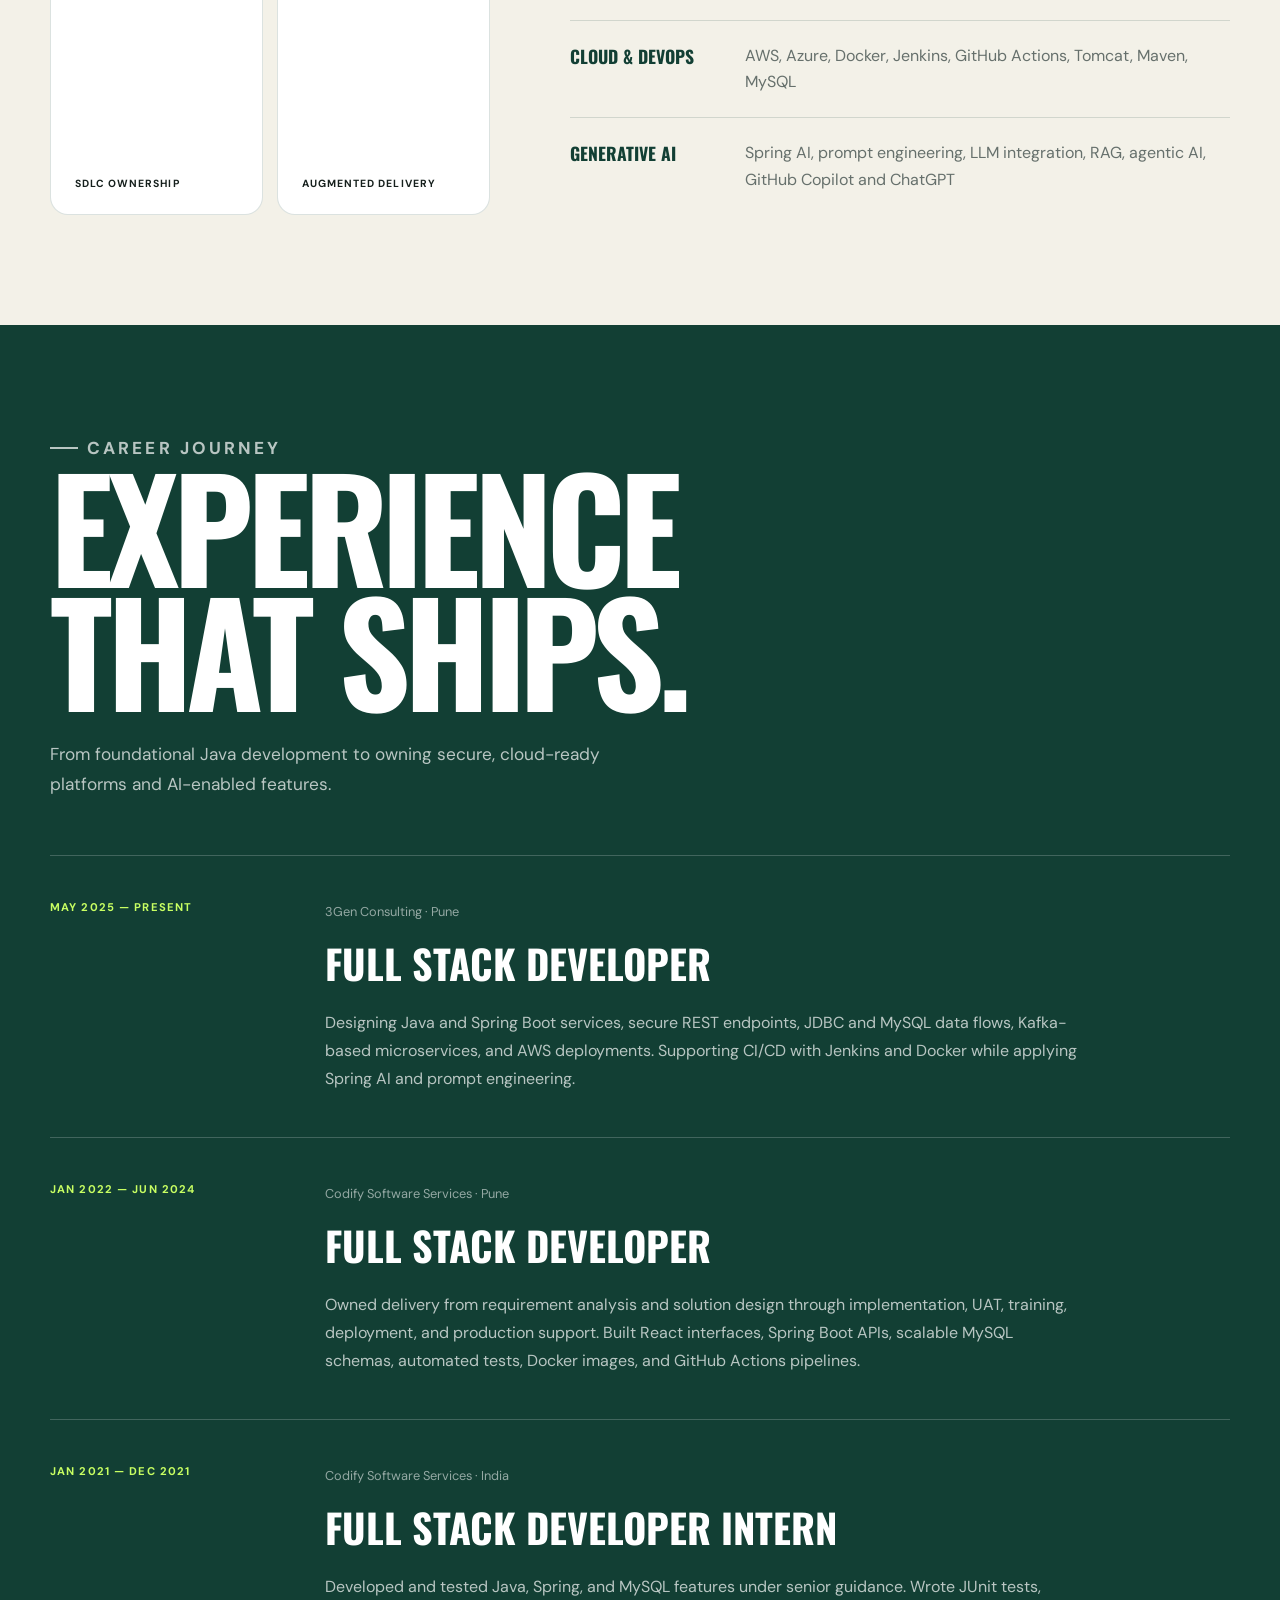
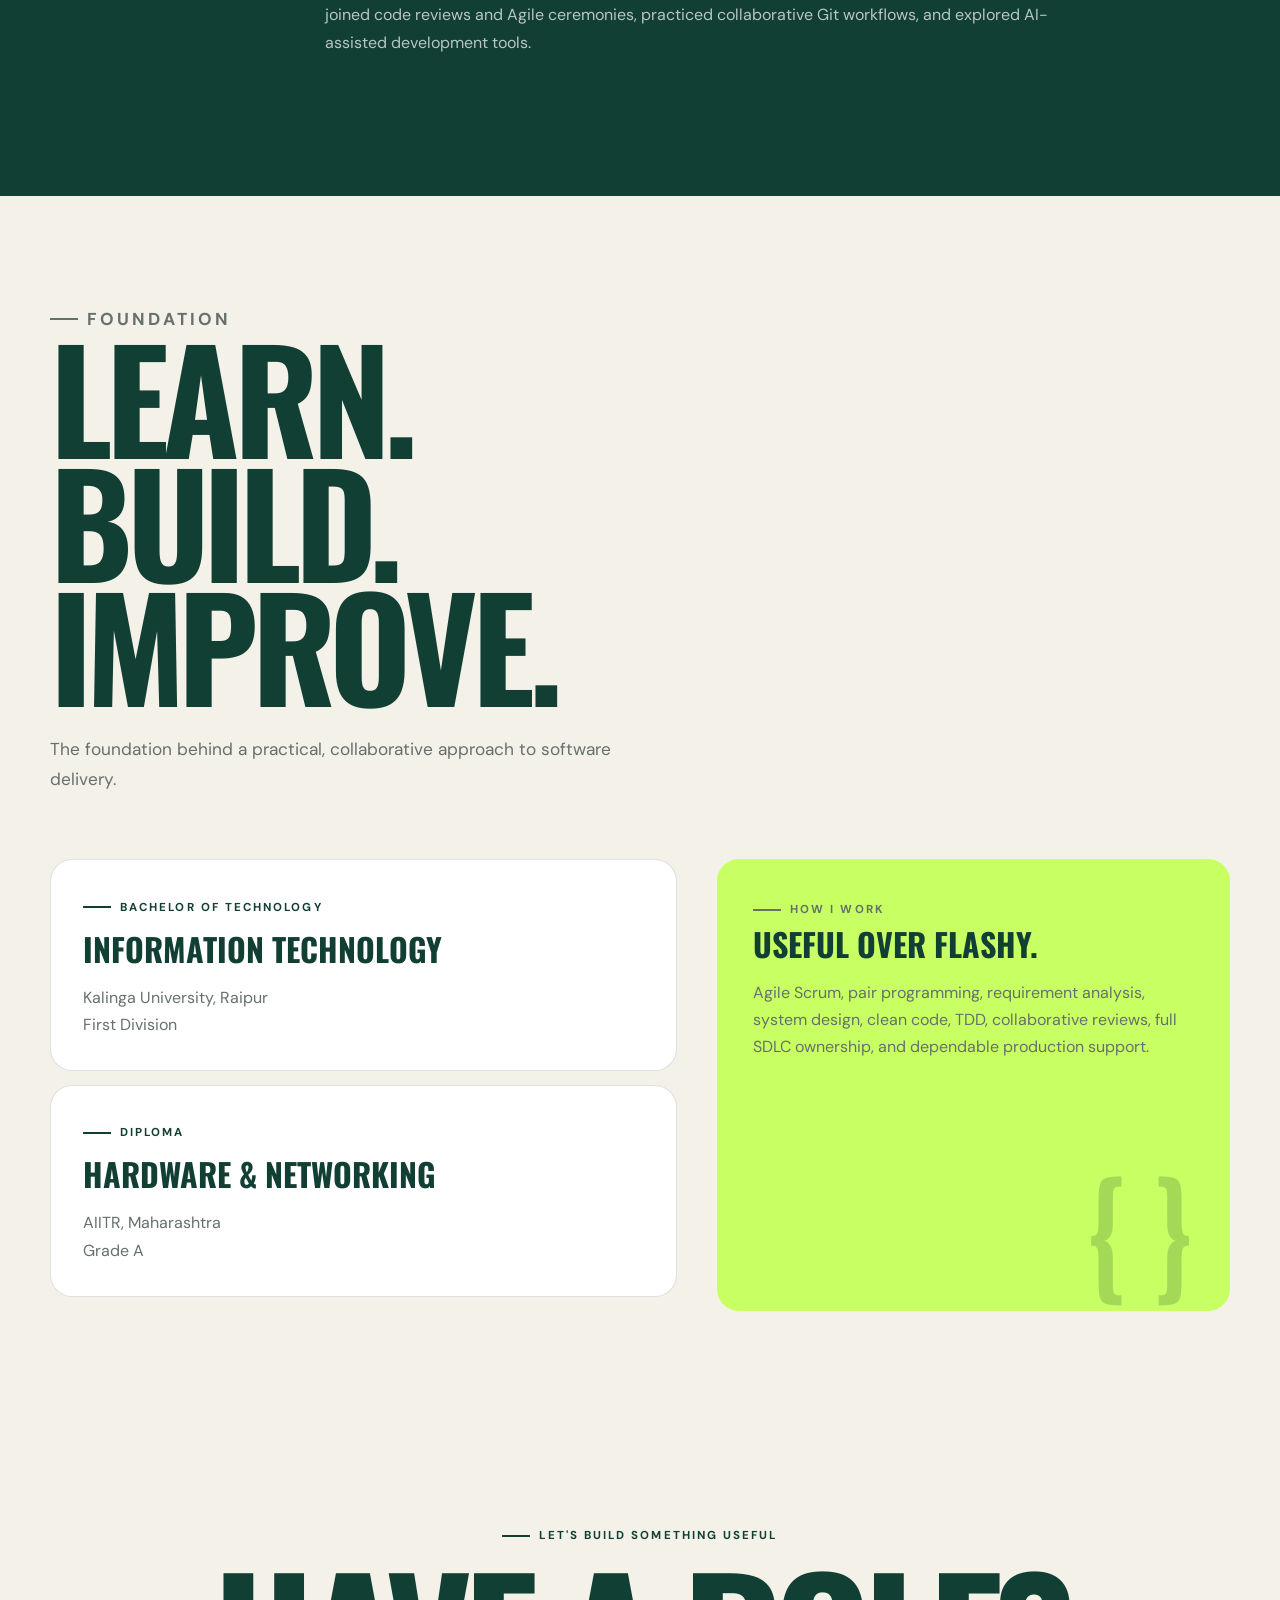
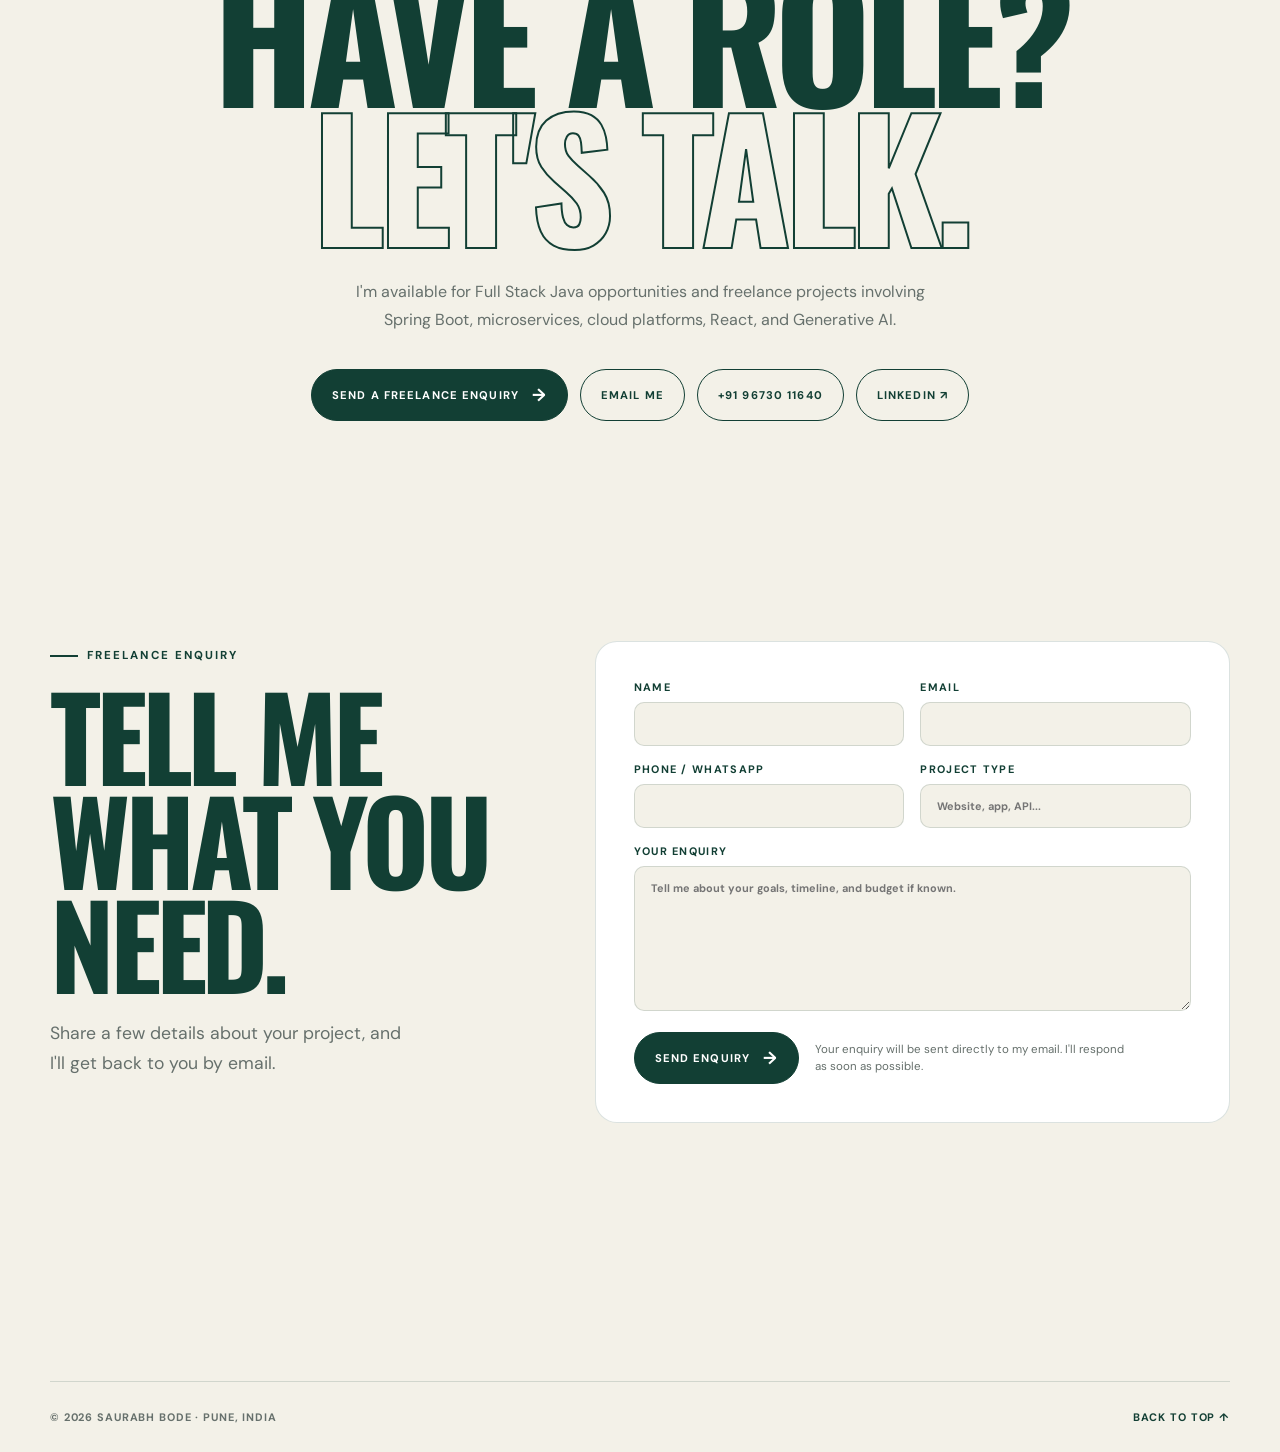
==== commit 9405b186: "Run prettier through out" ====
--- a/index.html
+++ b/index.html
@@ -1,11 +1,15 @@
-<!DOCTYPE html>
+<!doctype html>
 <html lang="en">
-<head>
-  <meta charset="UTF-8">
-  <meta http-equiv="refresh" content="0; url=html/index.html">
-  <meta name="viewport" content="width=device-width, initial-scale=1.0">
-  <title>Saurabh Bode | Portfolio</title>
-  <script>window.location.replace('html/index.html');</script>
-</head>
-<body><a href="html/index.html">Open portfolio</a></body>
+  <head>
+    <meta charset="UTF-8" />
+    <meta http-equiv="refresh" content="0; url=html/index.html" />
+    <meta name="viewport" content="width=device-width, initial-scale=1.0" />
+    <title>Saurabh Bode | Portfolio</title>
+    <script>
+      window.location.replace("html/index.html");
+    </script>
+  </head>
+  <body>
+    <a href="html/index.html">Open portfolio</a>
+  </body>
 </html>
